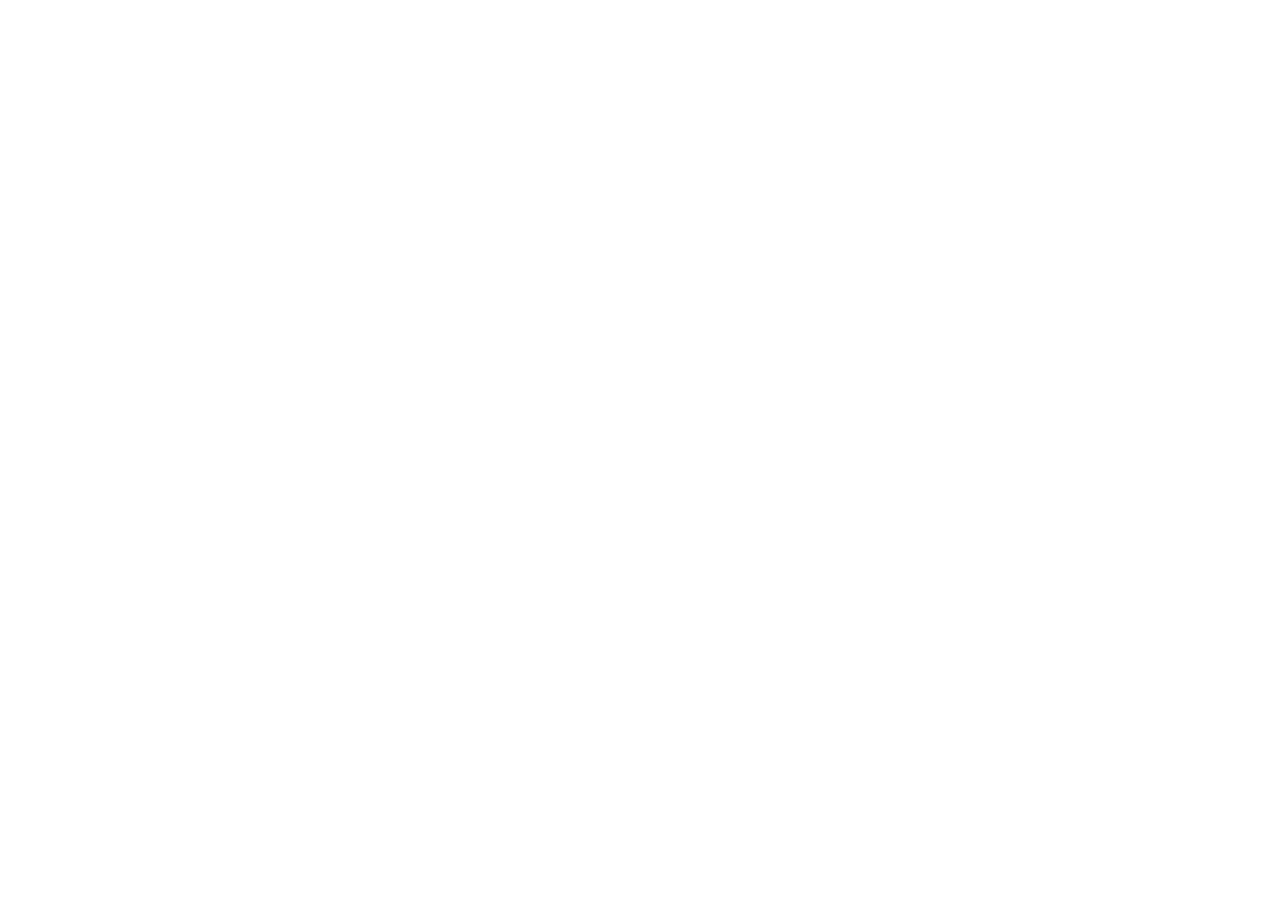
==== index.html @ 67901952 "Init : création du dépôt, arborescence des fichiers et structure HTML de base" ====
<!doctype html>
<html lang="fr">
  <head>
    <meta charset="UTF-8" />
    <meta name="viewport" content="width=device-width, initial-scale=1.0" />
    <title>AfriTalent — Accueil</title>
    <!-- Bootstrap 5 via CDN : feuille de style -->
    <link
      href="https://cdn.jsdelivr.net/npm/bootstrap@5.3.0/dist/css/bootstrap.min.css"
      rel="stylesheet"
    />
    <!-- Votre feuille de style personnelle -->
    <link rel="stylesheet" href="css/style.css" />
  </head>
  <body>
    <!-- Le contenu de la page sera ajoute ici -->
    <!-- Bootstrap 5 via CDN : script JavaScript -->
    <script src="https://cdn.jsdelivr.net/npm/bootstrap@5.3.0/dist/js/bootstrap.bundle.min.js"></script>
    <!-- Votre script JavaScript -->
    <script src="js/main.js"></script>
  </body>
</html>
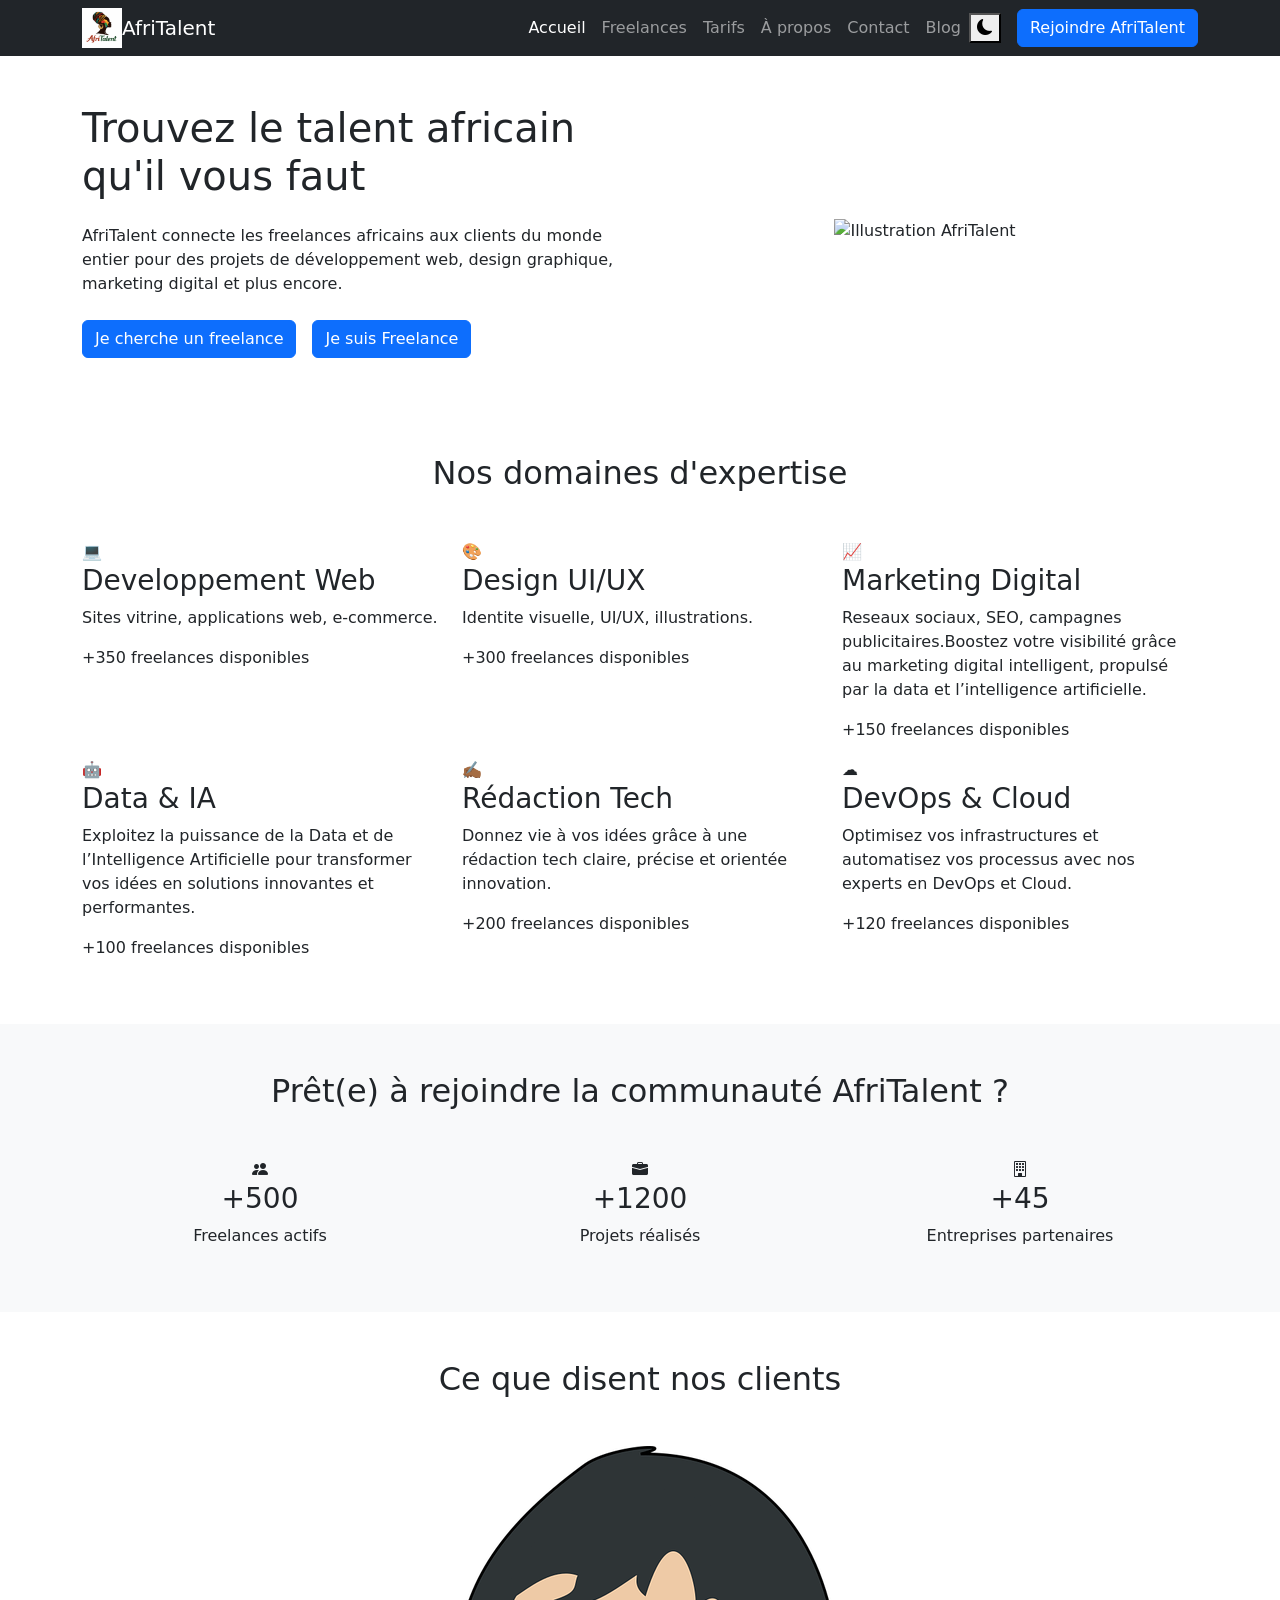
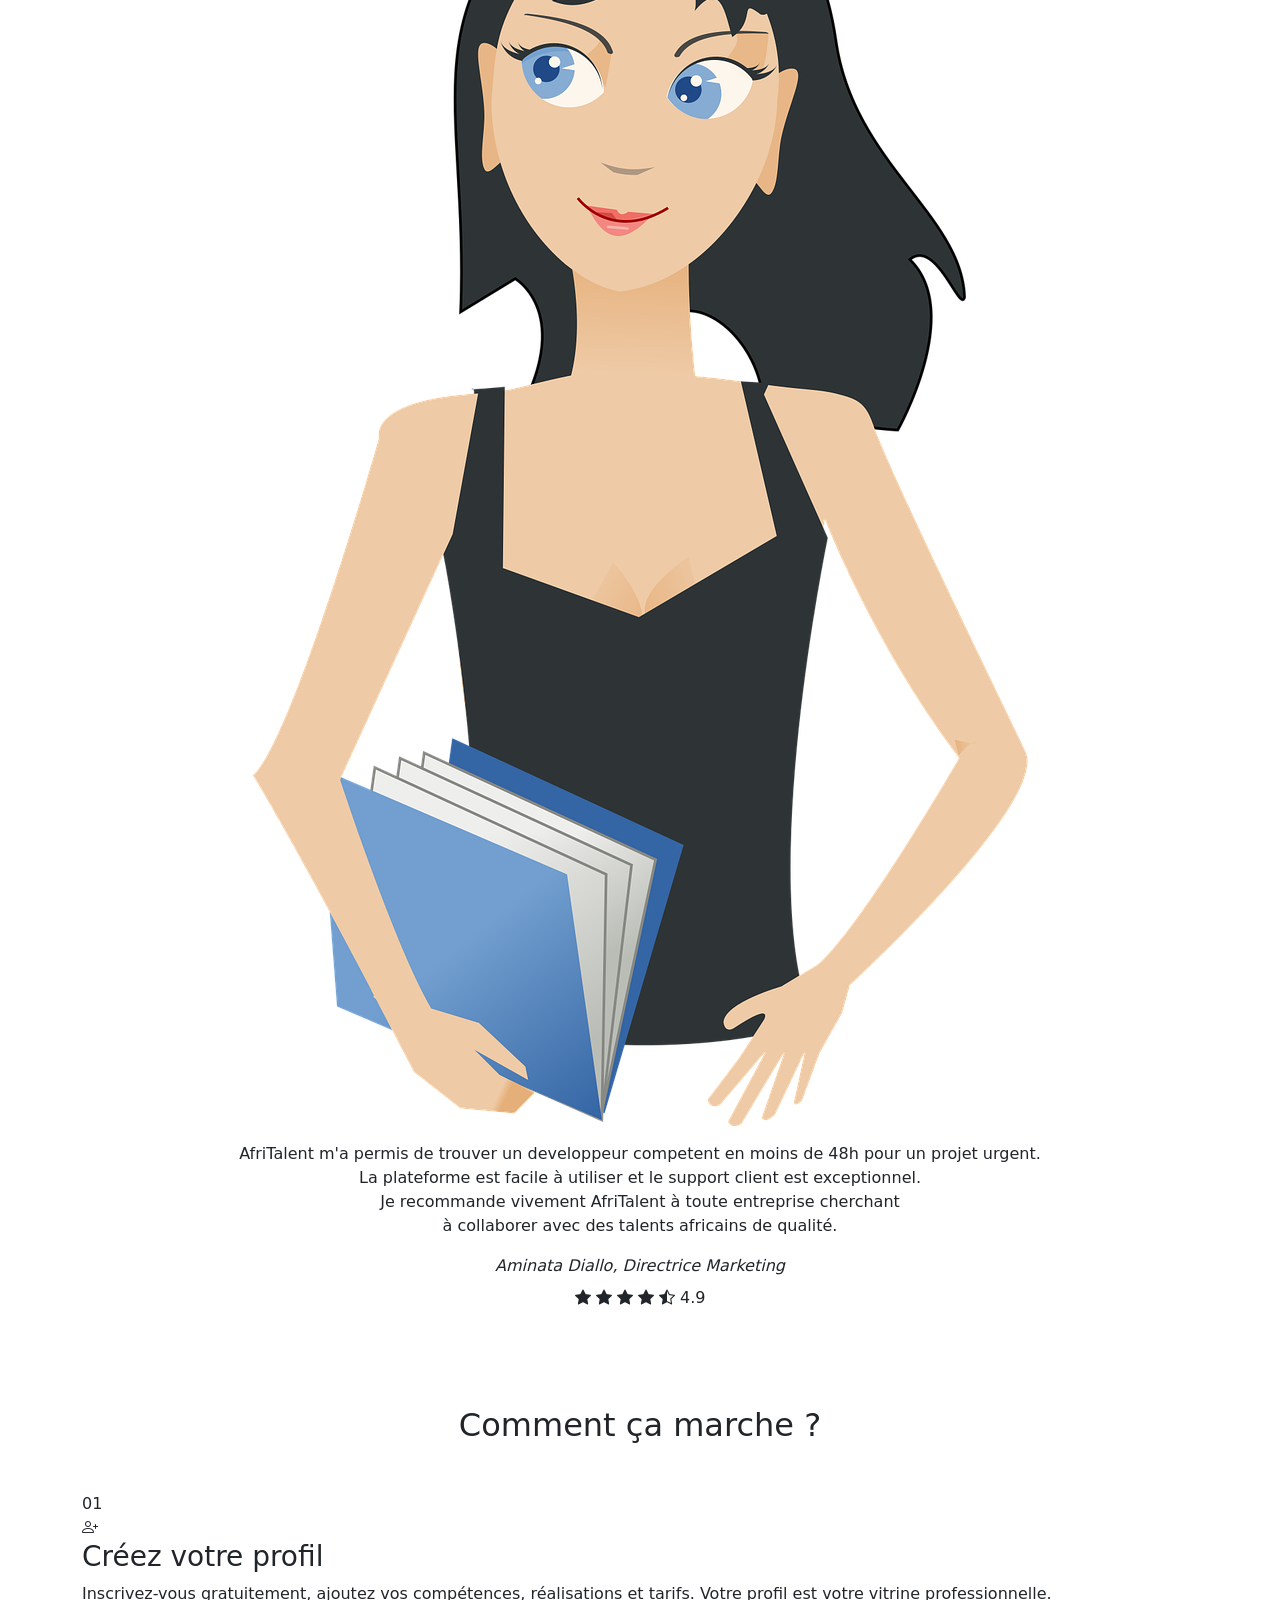
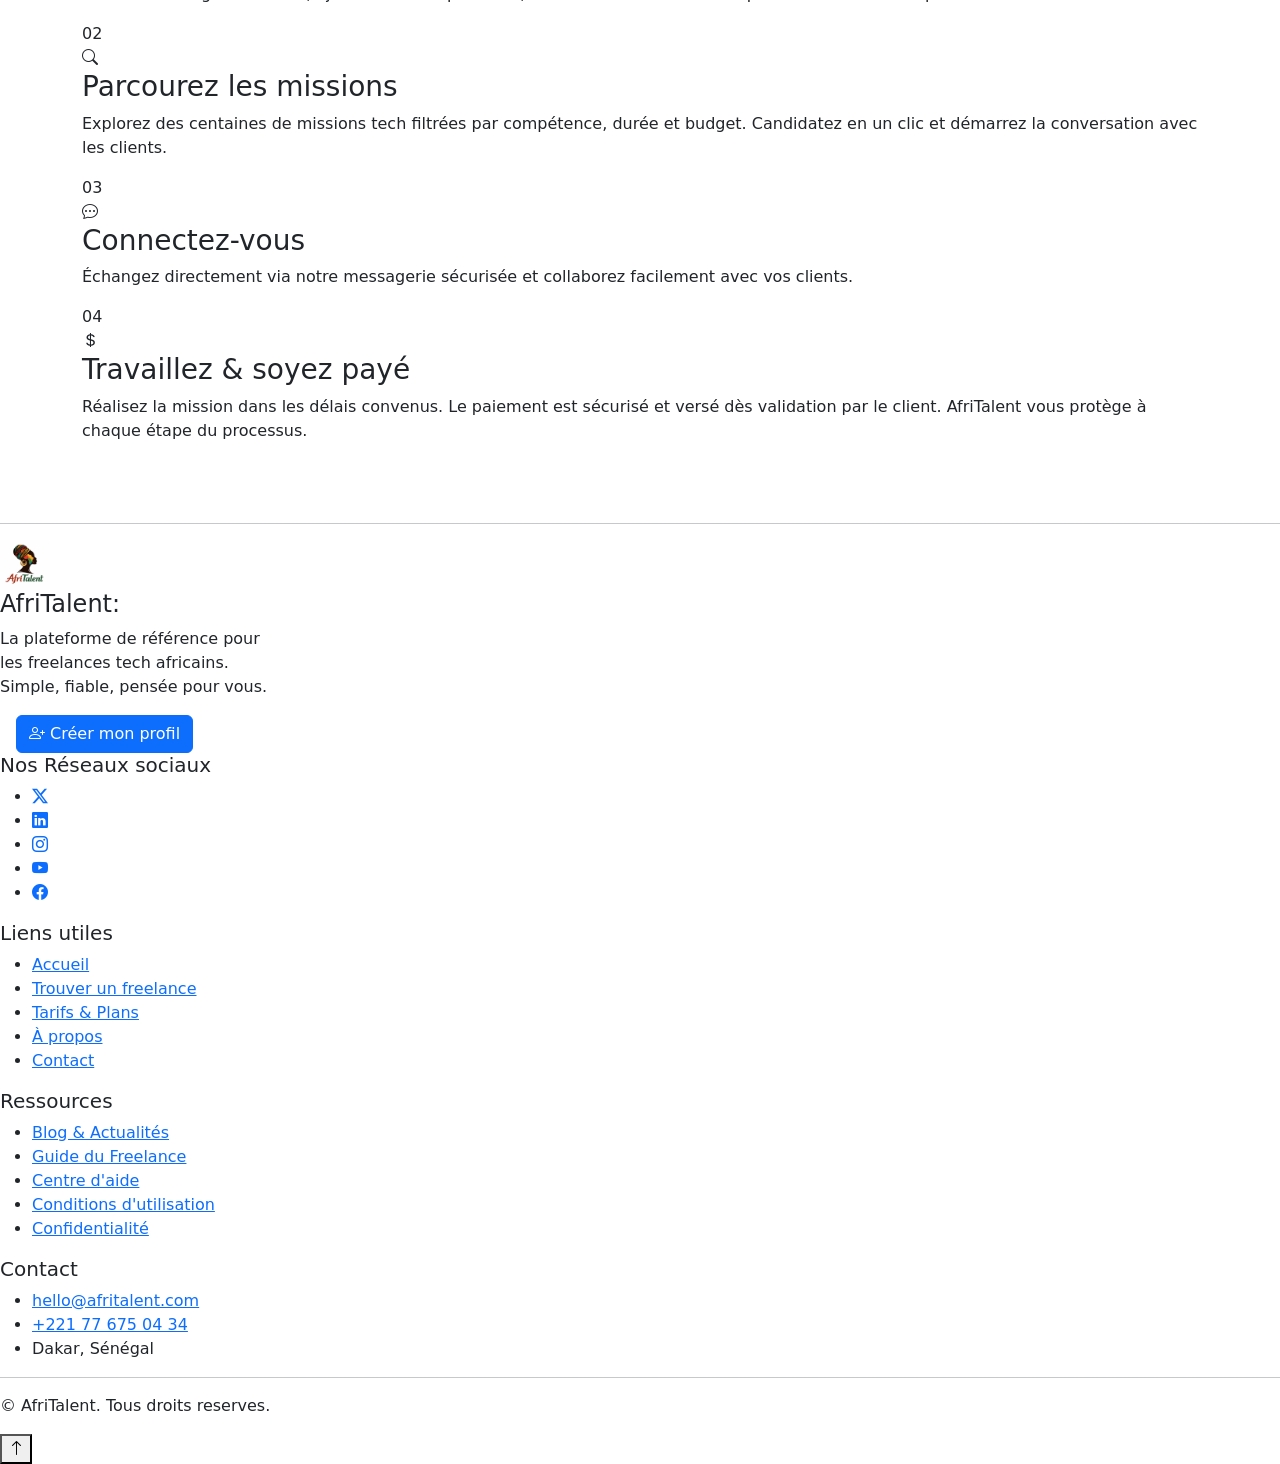
==== commit 9e9b87ef: "HTML : structure complète des 5 pages avec sections et contenu texte" ====
--- a/index.html
+++ b/index.html
@@ -9,14 +9,467 @@
       href="https://cdn.jsdelivr.net/npm/bootstrap@5.3.0/dist/css/bootstrap.min.css"
       rel="stylesheet"
     />
+    <link
+      href="https://cdn.jsdelivr.net/npm/bootstrap-icons@1.11.3/font/bootstrap-icons.min.css"
+      rel="stylesheet"
+    />
     <!-- Votre feuille de style personnelle -->
     <link rel="stylesheet" href="css/style.css" />
+    <link rel="icon" type="image/x-icon" href="./images/logo AfriTalent.png" />
   </head>
   <body>
     <!-- Le contenu de la page sera ajoute ici -->
+    <!-- Navigation Bootstrap commune a toutes les pages -->
+    <nav class="navbar navbar-expand-lg navbar-dark bg-dark">
+      <div class="container">
+        <img
+          src="./images/logo AfriTalent.png"
+          alt="logo AfriTalent"
+          height="40px"
+        />
+        <a class="navbar-brand" href="index.html">AfriTalent</a>
+        <button
+          class="navbar-toggler"
+          type="button"
+          data-bs-toggle="collapse"
+          data-bs-target="#navMenu"
+          aria-controls="navMenu"
+          aria-expanded="false"
+          aria-label="Toggle navigation"
+        >
+          <span class="navbar-toggler-icon"></span>
+        </button>
+        <div class="collapse navbar-collapse" id="navMenu">
+          <ul class="navbar-nav ms-auto">
+            <li class="nav-item">
+              <a class="nav-link active" href="index.html">Accueil</a>
+            </li>
+            <li class="nav-item">
+              <a class="nav-link" href="freelances.html">Freelances</a>
+            </li>
+            <li class="nav-item">
+              <a class="nav-link" href="tarifs.html">Tarifs</a>
+            </li>
+            <li class="nav-item">
+              <a class="nav-link" href="about.html">À propos</a>
+            </li>
+            <li class="nav-item">
+              <a class="nav-link" href="contact.html">Contact</a>
+            </li>
+            <li class="nav-item">
+              <a class="nav-link" href="blog.html">Blog</a>
+            </li>
+          </ul>
+          <button id="darkToggle" aria-label="Basculer le mode sombre">
+            <i class="bi bi-moon-fill" id="darkIcon"></i>
+          </button>
+          <a href="freelances.html" class="btn btn-primary ms-3"
+            >Rejoindre AfriTalent</a
+          >
+        </div>
+      </div>
+    </nav>
+    <!-- Contenu principal -->
+    <main>
+      <!-- Section Hero : accroche principale -->
+      <section id="hero">
+        <div class="container py-5">
+          <div class="row align-items-center">
+            <!-- Texte -->
+            <div class="col-lg-6 text-center text-lg-start">
+              <h1 class="fade-in-up mb-4">
+                Trouvez le talent africain qu'il vous faut
+              </h1>
+              <p class="mb-4">
+                AfriTalent connecte les freelances africains aux clients du
+                monde entier pour des projets de développement web, design
+                graphique, marketing digital et plus encore.
+              </p>
+              <div
+                class="d-flex flex-wrap gap-3 justify-content-center justify-content-lg-start"
+              >
+                <a href="freelances.html" class="btn btn-primary">
+                  Je cherche un freelance
+                </a>
+                <a href="freelances.html" class="btn btn-primary">
+                  Je suis Freelance
+                </a>
+              </div>
+            </div>
+            <div class="col-lg-6 text-center mt-5 mt-lg-0">
+              <img
+                src="./images/illustration.jpg"
+                alt="Illustration AfriTalent"
+                class="img-fluid hero-image"
+              />
+            </div>
+          </div>
+        </div>
+      </section>
+      <!-- Section Services -->
+      <section id="services">
+        <div class="container py-5">
+          <h2 class="text-center mb-5 fade-in-up">Nos domaines d'expertise</h2>
+          <div class="row">
+            <div class="col-md-4">
+              <span class="icon">💻</span>
+              <h3>Developpement Web</h3>
+              <p>Sites vitrine, applications web, e-commerce.</p>
+              <p class="category-count">+350 freelances disponibles</p>
+            </div>
+            <div class="col-md-4">
+              <span class="icon">🎨</span>
+              <h3>Design UI/UX</h3>
+              <p>Identite visuelle, UI/UX, illustrations.</p>
+              <p class="category-count">+300 freelances disponibles</p>
+            </div>
+            <div class="col-md-4">
+              <span class="icon">📈</span>
+              <h3>Marketing Digital</h3>
+              <p>
+                Reseaux sociaux, SEO, campagnes publicitaires.Boostez votre
+                visibilité grâce au marketing digital intelligent, propulsé par
+                la data et l’intelligence artificielle.
+              </p>
+              <p class="category-count">+150 freelances disponibles</p>
+            </div>
+            <div class="col-md-4">
+              <span class="icon">🤖</span>
+              <h3>Data &amp; IA</h3>
+              <p>
+                Exploitez la puissance de la Data et de l’Intelligence
+                Artificielle pour transformer vos idées en solutions innovantes
+                et performantes.
+              </p>
+              <p class="category-count">+100 freelances disponibles</p>
+            </div>
+            <div class="col-md-4">
+              <span class="icon">✍🏾</span>
+              <h3>Rédaction Tech</h3>
+              <p>
+                Donnez vie à vos idées grâce à une rédaction tech claire,
+                précise et orientée innovation.
+              </p>
+              <p class="category-count">+200 freelances disponibles</p>
+            </div>
+            <div class="col-md-4">
+              <span class="icon">☁️</span>
+              <h3>DevOps &amp; Cloud</h3>
+              <p>
+                Optimisez vos infrastructures et automatisez vos processus avec
+                nos experts en DevOps et Cloud.
+              </p>
+              <p class="category-count">+120 freelances disponibles</p>
+            </div>
+          </div>
+        </div>
+      </section>
+      <!-- Section Statistiques -->
+      <section id="statistiques" class="py-5 bg-light">
+        <div class="container">
+          <h2 class="text-center mb-5 fade-in-up">
+            Prêt(e) à rejoindre la communauté AfriTalent ?
+          </h2>
+          <div class="row text-center justify-content-center">
+            <div class="col-md-4">
+              <div class="bento-card bento-card--stat-sm fade-in-up">
+                <div class="bento-icon bento-icon--center">
+                  <i class="bi bi-people-fill"></i>
+                </div>
+                <h3 class="stat-number" data-target="500">+500</h3>
+                <p>Freelances actifs</p>
+              </div>
+            </div>
+
+            <div class="col-md-4">
+              <div class="bento-card bento-card--stat-sm fade-in-up">
+                <div class="bento-icon bento-icon--center">
+                  <i class="bi bi-briefcase-fill"></i>
+                </div>
+                <h3 class="stat-number" data-target="1200">+1200</h3>
+                <p>Projets réalisés</p>
+              </div>
+            </div>
+
+            <div class="col-md-4">
+              <div class="bento-card bento-card--stat-sm fade-in-up">
+                <div class="bento-icon bento-icon--center">
+                  <i class="bi bi-building"></i>
+                </div>
+                <h3 class="stat-number" data-target="45">+45</h3>
+                <p>Entreprises partenaires</p>
+              </div>
+            </div>
+          </div>
+        </div>
+      </section>
+      <!-- Section Témoignages -->
+      <section id="temoignages" class="py-5">
+        <div class="container">
+          <h2 class="text-center mb-5 fade-in-up">Ce que disent nos clients</h2>
+          <div
+            id="temoignageCarousel"
+            class="carousel slide carousel-fade"
+            data-bs-ride="carousel"
+          >
+            <!-- Contenu -->
+            <div class="carousel-inner">
+              <!-- Témoignage 1 -->
+              <div class="carousel-item active text-center">
+                <img src="./images/fille.png" alt="photo fatima seck" />
+
+                <blockquote class="q mt-3">
+                  AfriTalent m'a permis de trouver un developpeur competent en
+                  moins de 48h pour un projet urgent. <br />
+                  La plateforme est facile à utiliser et le support client est
+                  exceptionnel. <br />
+                  Je recommande vivement AfriTalent à toute entreprise cherchant
+                  <br />
+                  à collaborer avec des talents africains de qualité.
+                </blockquote>
+
+                <cite class="cite"> Aminata Diallo, Directrice Marketing </cite>
+
+                <div class="freelance-stars mt-2" aria-label="Note 4.9">
+                  <i class="bi bi-star-fill"></i>
+                  <i class="bi bi-star-fill"></i>
+                  <i class="bi bi-star-fill"></i>
+                  <i class="bi bi-star-fill"></i>
+                  <i class="bi bi-star-half"></i> 4.9
+                </div>
+              </div>
+
+              <!-- Témoignage 2 -->
+              <div class="carousel-item text-center">
+                <img src="./images/garçon.png" alt="photo Amara Touré" />
+
+                <blockquote class="q mt-3">
+                  AfriTalent a transformé ma façon de travailler.En moins d'un
+                  mois, <br />j'avais trois contrats signés avec des startups au
+                  Kenya et au Nigeria. <br />
+                  La plateforme est intuitive et le support réactif. <br />
+                </blockquote>
+
+                <cite class="cite">
+                  Amara Touré, Développeuse Front-End au Sénégal
+                </cite>
+
+                <div class="freelance-stars mt-2" aria-label="Note 5.0">
+                  <i class="bi bi-star-fill"></i>
+                  <i class="bi bi-star-fill"></i>
+                  <i class="bi bi-star-fill"></i>
+                  <i class="bi bi-star-fill"></i>
+                  <i class="bi bi-star-fill"></i> 5.0
+                </div>
+              </div>
+
+              <!-- Témoignage 3 -->
+              <div class="carousel-item text-center">
+                <img src="./images/goor.jpeg" alt="photo Cheikh Seck" />
+
+                <blockquote class="q mt-3">
+                  Grâce à AfriTalent, j'ai pu devenir à plein temps un
+                  freelance. <br />
+                  Les revenus sont réguliers, la communauté est bienveillante
+                  <br />et les outils sont vraiment pensés pour nous aider à
+                  réussir. <br />Je recommande vivement à tous les freelances
+                  africains <br />
+                  de rejoindre cette plateforme.
+                </blockquote>
+
+                <cite class="cite"> Cheikh Seck, Designer UI/UX au Ghana </cite>
+
+                <div class="freelance-stars mt-2" aria-label="Note 4.8">
+                  <i class="bi bi-star-fill"></i>
+                  <i class="bi bi-star-fill"></i>
+                  <i class="bi bi-star-fill"></i>
+                  <i class="bi bi-star-fill"></i>
+                  <i class="bi bi-star-half"></i> 4.8
+                </div>
+              </div>
+            </div>
+
+            <!-- Bouton précédent -->
+            <button
+              class="carousel-control-prev"
+              type="button"
+              data-bs-target="#temoignageCarousel"
+              data-bs-slide="prev"
+            >
+              <span class="carousel-control-prev-icon"></span>
+            </button>
+
+            <!-- Bouton suivant -->
+            <button
+              class="carousel-control-next"
+              type="button"
+              data-bs-target="#temoignageCarousel"
+              data-bs-slide="next"
+            >
+              <span class="carousel-control-next-icon"></span>
+            </button>
+          </div>
+        </div>
+      </section>
+      <!-- comment ça marche -->
+      <section id="comment-ca-marche" class="container py-5">
+        <h2 id="ccm-title" class="text-center mb-5 fade-in-up">
+          Comment ça marche ?
+        </h2>
+
+        <div class="bento-grid">
+          <!-- Carte 1 -->
+          <article class="bento-card card-wide">
+            <span class="step-number">01</span>
+
+            <div class="step-icon">
+              <i class="bi bi-person-plus"></i>
+            </div>
+
+            <h3>Créez votre profil</h3>
+
+            <p>
+              Inscrivez-vous gratuitement, ajoutez vos compétences, réalisations
+              et tarifs. Votre profil est votre vitrine professionnelle.
+            </p>
+          </article>
+
+          <!-- Carte 2 -->
+          <article class="bento-card">
+            <span class="step-number">02</span>
+
+            <div class="step-icon">
+              <i class="bi bi-search"></i>
+            </div>
+
+            <h3>Parcourez les missions</h3>
+
+            <p>
+              Explorez des centaines de missions tech filtrées par compétence,
+              durée et budget. Candidatez en un clic et démarrez la conversation
+              avec les clients.
+            </p>
+          </article>
+
+          <!-- Carte 3 -->
+          <article class="bento-card card-tall">
+            <span class="step-number">03</span>
+
+            <div class="step-icon">
+              <i class="bi bi-chat-dots"></i>
+            </div>
+
+            <h3>Connectez-vous</h3>
+
+            <p>
+              Échangez directement via notre messagerie sécurisée et collaborez
+              facilement avec vos clients.
+            </p>
+          </article>
+
+          <!-- Carte 4 -->
+          <article class="bento-card card-wide">
+            <span class="step-number">04</span>
+
+            <div class="step-icon">
+              <i class="bi bi-currency-dollar"></i>
+            </div>
+
+            <h3>Travaillez &amp; soyez payé</h3>
+
+            <p>
+              Réalisez la mission dans les délais convenus. Le paiement est
+              sécurisé et versé dès validation par le client. AfriTalent vous
+              protège à chaque étape du processus.
+            </p>
+          </article>
+        </div>
+      </section>
+    </main>
+    <hr />
+    <!-- Pied de page -->
+    <footer class="footer">
+      <div class="footer-brand">
+        <img src="./images/logo AfriTalent.png" width="50px" alt="logo" />
+        <h4>AfriTalent:</h4>
+        <p>
+          La plateforme de référence pour <br />les freelances tech africains.
+          <br />
+          Simple, fiable, pensée pour vous.
+        </p>
+        <a href="freelances.html" class="btn btn-primary ms-3"
+          ><i class="bi bi-person-plus"></i> Créer mon profil</a
+        >
+      </div>
+      <div class="social-icons">
+        <h5 class="m">Nos Réseaux sociaux</h5>
+        <ul>
+          <li>
+            <a href="#" class="social-icon" aria-label="Twitter"
+              ><i class="bi bi-twitter-x"></i
+            ></a>
+          </li>
+          <li>
+            <a href="#" class="social-icon" aria-label="LinkedIn"
+              ><i class="bi bi-linkedin"></i
+            ></a>
+          </li>
+          <li>
+            <a href="#" class="social-icon" aria-label="Instagram"
+              ><i class="bi bi-instagram"></i
+            ></a>
+          </li>
+          <li>
+            <a href="#" class="social-icon" aria-label="YouTube"
+              ><i class="bi bi-youtube"></i
+            ></a>
+          </li>
+          <li>
+            <a href="#" class="social-icon" aria-label="Facebook"
+              ><i class="bi bi-facebook"></i
+            ></a>
+          </li>
+        </ul>
+      </div>
+      <div>
+        <h5>Liens utiles</h5>
+        <ul>
+          <li><a href="index.html">Accueil</a></li>
+          <li><a href="freelances.html">Trouver un freelance</a></li>
+          <li><a href="tarifs.html">Tarifs &amp; Plans</a></li>
+          <li><a href="about.html">À propos</a></li>
+          <li><a href="contact.html">Contact</a></li>
+        </ul>
+      </div>
+      <div>
+        <h5>Ressources</h5>
+        <ul>
+          <li><a href="#">Blog &amp; Actualités</a></li>
+          <li><a href="#">Guide du Freelance</a></li>
+          <li><a href="#">Centre d'aide</a></li>
+          <li><a href="#">Conditions d'utilisation</a></li>
+          <li><a href="#">Confidentialité</a></li>
+        </ul>
+      </div>
+      <div>
+        <h5>Contact</h5>
+        <ul>
+          <li>
+            <a href="mailto:hello@afritalent.com">hello@afritalent.com</a>
+          </li>
+          <li><a href="tel:+221776750434">+221 77 675 04 34</a></li>
+          <li><span>Dakar, Sénégal</span></li>
+        </ul>
+      </div>
+    </footer>
+    <hr />
+    <p>&copy; <span id="year"></span> AfriTalent. Tous droits reserves.</p>
     <!-- Bootstrap 5 via CDN : script JavaScript -->
     <script src="https://cdn.jsdelivr.net/npm/bootstrap@5.3.0/dist/js/bootstrap.bundle.min.js"></script>
     <!-- Votre script JavaScript -->
+    <button id="backToTop" title="Retour en haut">
+      <i class="bi bi-arrow-up"></i>
+    </button>
     <script src="js/main.js"></script>
   </body>
 </html>
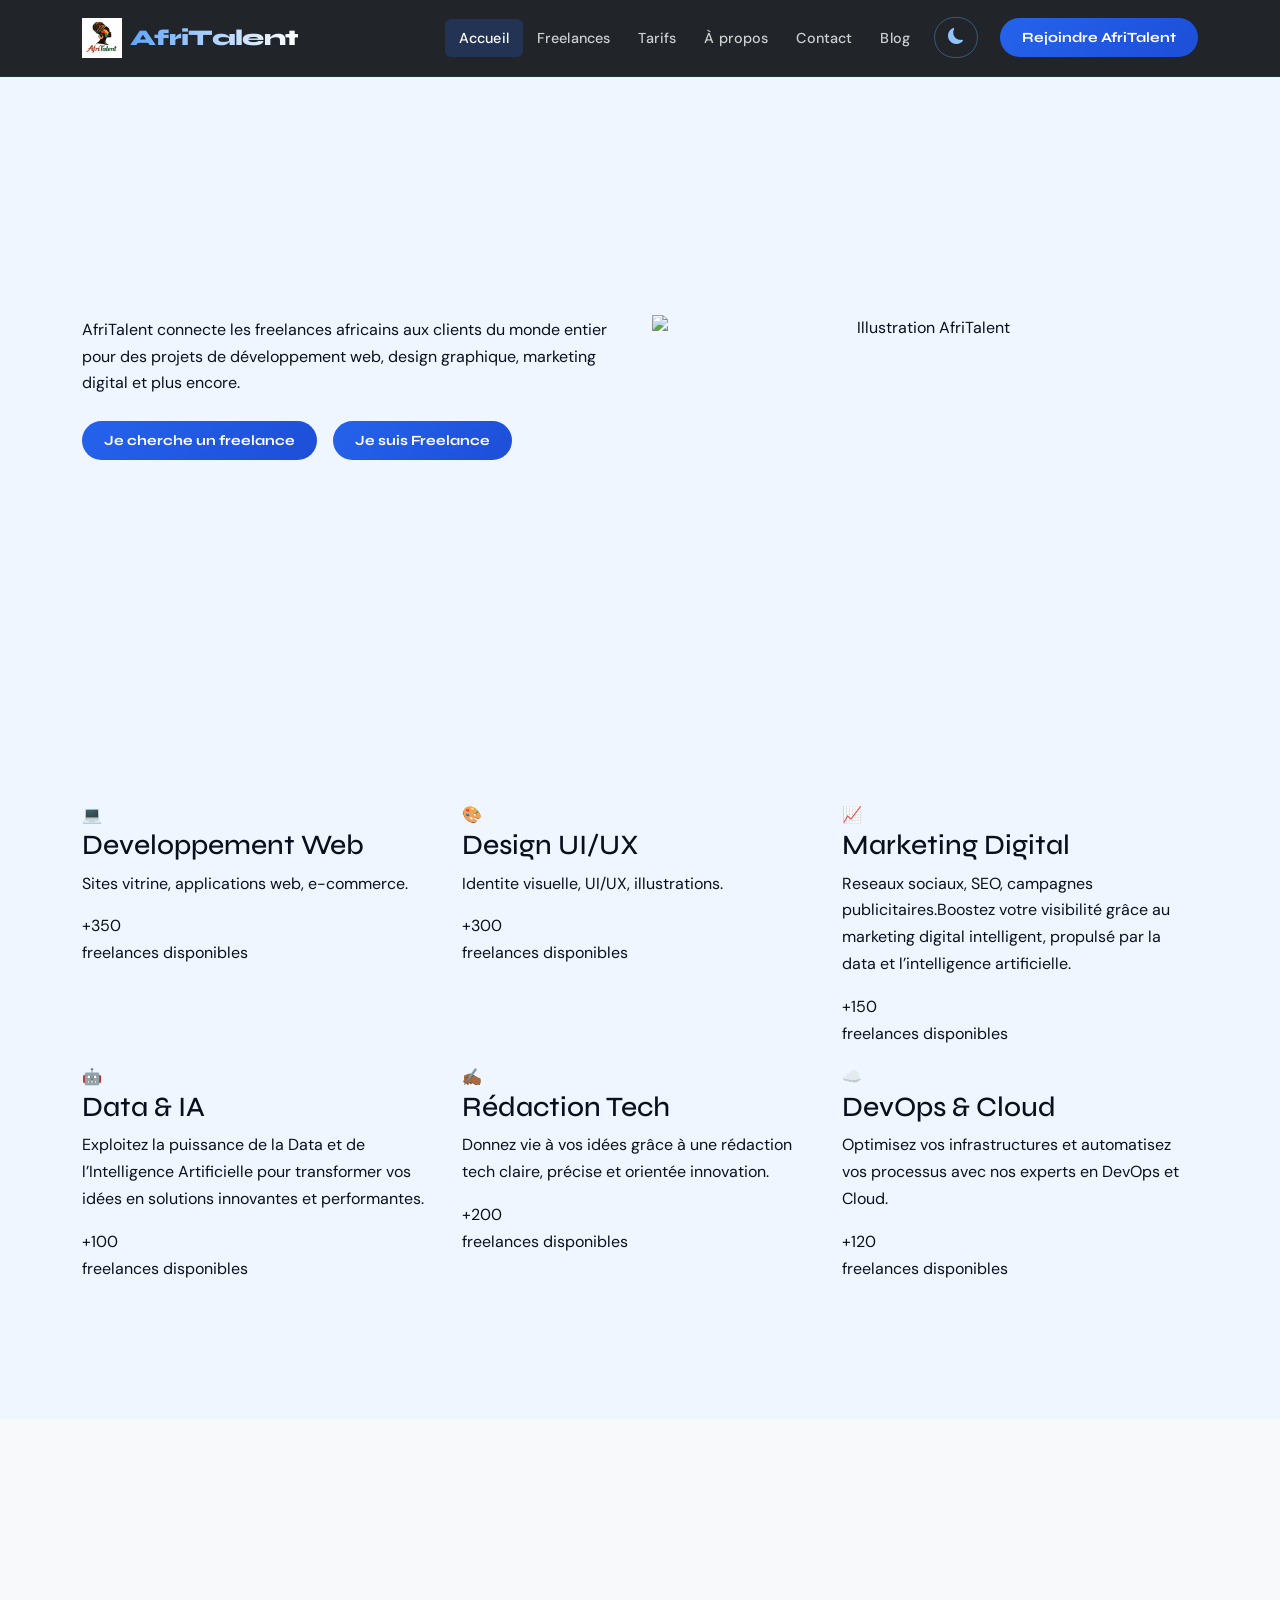
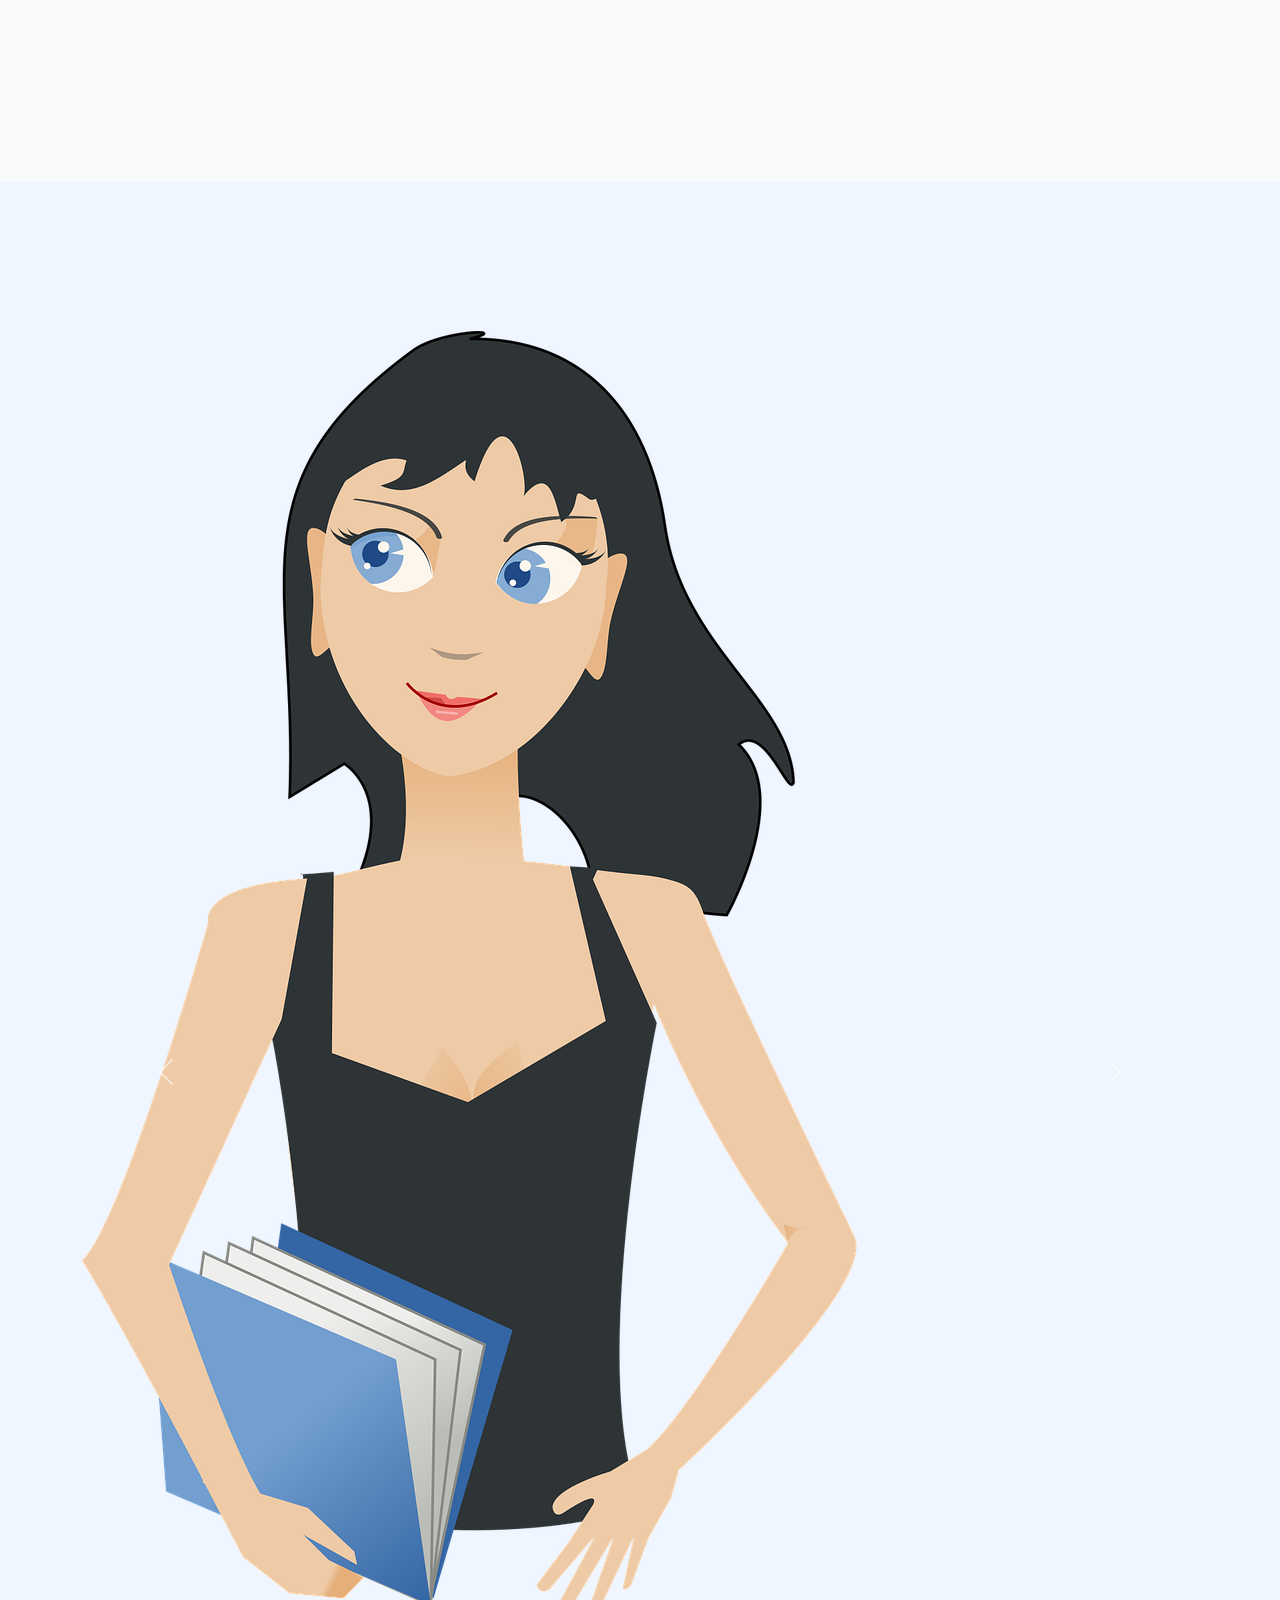
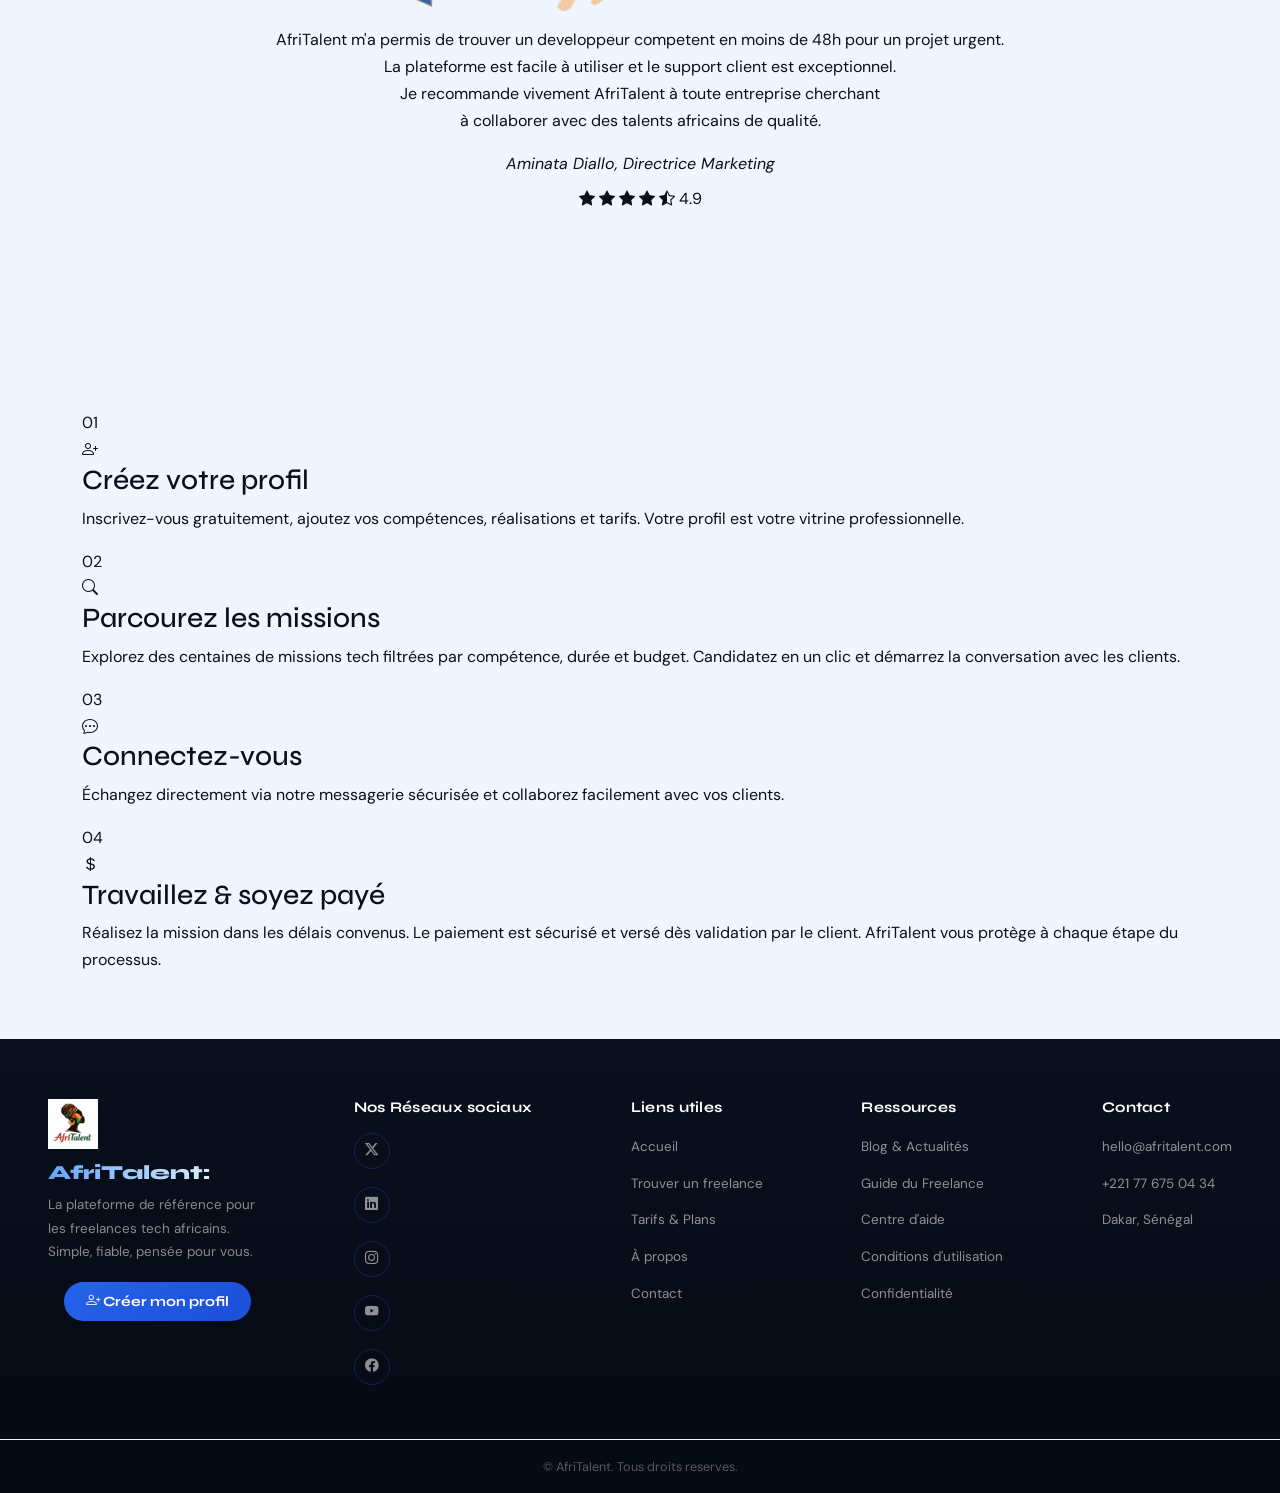
==== commit d9309002: "CSS : variables, typographie, layout général et styles de base" ====
--- a/index.html
+++ b/index.html
@@ -115,13 +115,15 @@
               <span class="icon">💻</span>
               <h3>Developpement Web</h3>
               <p>Sites vitrine, applications web, e-commerce.</p>
-              <p class="category-count">+350 freelances disponibles</p>
+              <span class="counter m" data-target="350">+350</span>
+              <p class="category-count">freelances disponibles</p>
             </div>
             <div class="col-md-4">
               <span class="icon">🎨</span>
               <h3>Design UI/UX</h3>
               <p>Identite visuelle, UI/UX, illustrations.</p>
-              <p class="category-count">+300 freelances disponibles</p>
+              <span class="counter m" data-target="300">+300</span>
+              <p class="category-count">freelances disponibles</p>
             </div>
             <div class="col-md-4">
               <span class="icon">📈</span>
@@ -131,7 +133,8 @@
                 visibilité grâce au marketing digital intelligent, propulsé par
                 la data et l’intelligence artificielle.
               </p>
-              <p class="category-count">+150 freelances disponibles</p>
+              <span class="counter m" data-target="150">+150</span>
+              <p class="category-count">freelances disponibles</p>
             </div>
             <div class="col-md-4">
               <span class="icon">🤖</span>
@@ -141,7 +144,8 @@
                 Artificielle pour transformer vos idées en solutions innovantes
                 et performantes.
               </p>
-              <p class="category-count">+100 freelances disponibles</p>
+              <span class="counter m" data-target="100">+100</span>
+              <p class="category-count">freelances disponibles</p>
             </div>
             <div class="col-md-4">
               <span class="icon">✍🏾</span>
@@ -150,7 +154,8 @@
                 Donnez vie à vos idées grâce à une rédaction tech claire,
                 précise et orientée innovation.
               </p>
-              <p class="category-count">+200 freelances disponibles</p>
+              <span class="counter m" data-target="200">+200</span>
+              <p class="category-count">freelances disponibles</p>
             </div>
             <div class="col-md-4">
               <span class="icon">☁️</span>
@@ -159,7 +164,8 @@
                 Optimisez vos infrastructures et automatisez vos processus avec
                 nos experts en DevOps et Cloud.
               </p>
-              <p class="category-count">+120 freelances disponibles</p>
+              <span class="counter m" data-target="120">+120</span>
+              <p class="category-count">freelances disponibles</p>
             </div>
           </div>
         </div>
@@ -167,7 +173,7 @@
       <!-- Section Statistiques -->
       <section id="statistiques" class="py-5 bg-light">
         <div class="container">
-          <h2 class="text-center mb-5 fade-in-up">
+          <h2 class="fade-in-up text-center mb-5">
             Prêt(e) à rejoindre la communauté AfriTalent ?
           </h2>
           <div class="row text-center justify-content-center">
@@ -176,7 +182,7 @@
                 <div class="bento-icon bento-icon--center">
                   <i class="bi bi-people-fill"></i>
                 </div>
-                <h3 class="stat-number" data-target="500">+500</h3>
+                <h3 class="counter" data-target="500">+500</h3>
                 <p>Freelances actifs</p>
               </div>
             </div>
@@ -186,7 +192,7 @@
                 <div class="bento-icon bento-icon--center">
                   <i class="bi bi-briefcase-fill"></i>
                 </div>
-                <h3 class="stat-number" data-target="1200">+1200</h3>
+                <h3 class="counter" data-target="1200">+1200</h3>
                 <p>Projets réalisés</p>
               </div>
             </div>
@@ -196,7 +202,7 @@
                 <div class="bento-icon bento-icon--center">
                   <i class="bi bi-building"></i>
                 </div>
-                <h3 class="stat-number" data-target="45">+45</h3>
+                <h3 class="counter" data-target="45">+45</h3>
                 <p>Entreprises partenaires</p>
               </div>
             </div>
@@ -352,7 +358,7 @@
           </article>
 
           <!-- Carte 3 -->
-          <article class="bento-card card-tall">
+          <article class="bento-card">
             <span class="step-number">03</span>
 
             <div class="step-icon">
--- a/css/style.css
+++ b/css/style.css
@@ -0,0 +1,415 @@
+/* commit 3 */
+/* importation google fonts */
+@import url("https://fonts.googleapis.com/css2?family=Syne:wght@400;600;700;800&family=DM+Sans:ital,wght@0,300;0,400;0,500;1,300&display=swap");
+/*Variables CSS (6 obligatoires)*/
+:root {
+  --color-primary: #2563eb;
+  --color-secondary: #0a0f1e;
+  --color-accent: #60a5fa;
+  --color-success: #10b981;
+  --color-danger: #ef4444;
+
+  --bg-body: #f0f6ff;
+  --bg-card: #ffffff;
+  --bg-input: #ffffff;
+  --text-main: #0a0f1e;
+  --text-muted: #5b6987;
+  --border-col: #dbeafe;
+
+  --font-display: "Syne", sans-serif;
+  --font-body: "DM Sans", sans-serif;
+
+  --radius-sm: 6px;
+  --radius-md: 12px;
+  --radius-lg: 20px;
+  --radius-xl: 50px;
+
+  --shadow-sm: 0 2px 8px rgba(37, 99, 235, 0.08);
+  --shadow-card: 0 4px 24px rgba(37, 99, 235, 0.1);
+  --shadow-hover: 0 12px 40px rgba(37, 99, 235, 0.22);
+  --shadow-glow: 0 0 30px rgba(37, 99, 235, 0.35);
+  --transition: 0.28s cubic-bezier(0.4, 0, 0.2, 1);
+}
+
+/* Thème sombre */
+[data-theme="dark"] {
+  --bg-body: #060b18;
+  --bg-card: #0d1426;
+  --bg-input: #111827;
+  --text-main: #e8f0ff;
+  --text-muted: #7b92c0;
+  --border-col: #1e3054;
+}
+
+[data-theme="dark"] .navbar {
+  background: rgba(6, 11, 24, 0.96) !important;
+  border-bottom: 1px solid #1e3054;
+}
+
+[data-theme="dark"] footer.footer {
+  background: linear-gradient(180deg, #060b18 0%, #030710 100%);
+}
+
+[data-theme="dark"] body > p:last-of-type,
+[data-theme="dark"] body > hr + p {
+  background: #030710;
+  color: rgba(255, 255, 255, 0.28);
+}
+
+[data-theme="dark"] .card-header {
+  background: linear-gradient(135deg, #060b18 0%, #0d1426 100%);
+}
+
+/* Reset */
+*,
+*::before,
+*::after {
+  box-sizing: border-box;
+  margin: 0;
+  padding: 0;
+}
+/* styles de base */
+html {
+  scroll-behavior: smooth;
+}
+
+body {
+  font-family: var(--font-body);
+  background-color: var(--bg-body);
+  color: var(--text-main);
+  overflow-x: hidden;
+  line-height: 1.68;
+}
+
+h1,
+h2,
+h3,
+h4,
+h5,
+h6 {
+  font-family: var(--font-display);
+  color: var(--text-main);
+  line-height: 1.2;
+}
+
+a {
+  color: inherit;
+  text-decoration: none;
+}
+img {
+  max-width: 100%;
+  display: block;
+}
+ul {
+  list-style: none;
+  padding: 0;
+  margin: 0;
+}
+section {
+  padding: 72px 0;
+}
+hr {
+  border-color: var(--border-col);
+  margin: 0;
+}
+
+/* Navbar */
+.navbar {
+  background: rgba(10, 15, 30, 0.92);
+  backdrop-filter: blur(18px);
+  -webkit-backdrop-filter: blur(18px);
+  border-bottom: 1px solid rgba(37, 99, 235, 0.18);
+  padding: 14px 0;
+  position: sticky;
+  top: 0;
+  z-index: 1000;
+}
+
+.navbar.scrolled {
+  padding: 8px 0;
+  box-shadow: 0 4px 32px rgba(37, 99, 235, 0.3);
+  border-bottom-color: rgba(37, 99, 235, 0.35);
+}
+
+.navbar-brand {
+  font-family: var(--font-display);
+  font-weight: 800;
+  font-size: 1.4rem;
+  letter-spacing: -0.03em;
+  background: linear-gradient(90deg, #60a5fa 0%, #ffffff 100%);
+  -webkit-background-clip: text;
+  -webkit-text-fill-color: transparent;
+  background-clip: text;
+  margin-left: 8px;
+}
+
+.navbar-nav .nav-link {
+  font-family: var(--font-body);
+  font-weight: 500;
+  font-size: 0.9rem;
+  letter-spacing: 0.01em;
+  padding: 7px 14px !important;
+  border-radius: var(--radius-sm);
+  color: rgba(255, 255, 255, 0.78) !important;
+}
+
+.navbar-nav .nav-link:hover,
+.navbar-nav .nav-link.active {
+  color: #fff !important;
+  background-color: rgba(37, 99, 235, 0.22);
+}
+
+.btn.btn-primary {
+  background: linear-gradient(135deg, var(--color-primary) 0%, #1d4ed8 100%);
+  border: none;
+  border-radius: var(--radius-xl);
+  font-family: var(--font-display);
+  font-weight: 700;
+  font-size: 0.88rem;
+  padding: 9px 22px;
+  color: #fff;
+}
+.btn.btn-primary:hover {
+  transform: translateY(-2px);
+  box-shadow: var(--shadow-glow);
+  color: #fff;
+}
+
+.btn.btn-outline-light {
+  border: 1.5px solid rgba(255, 255, 255, 0.45);
+  border-radius: var(--radius-xl);
+  font-family: var(--font-display);
+  font-weight: 700;
+  font-size: 0.88rem;
+  color: #fff;
+  padding: 9px 22px;
+  background: transparent;
+}
+.btn.btn-outline-light:hover {
+  background: rgba(255, 255, 255, 0.1);
+  border-color: rgba(255, 255, 255, 0.8);
+  color: #fff;
+}
+
+#darkToggle {
+  background: none;
+  border: 1.5px solid rgba(96, 165, 250, 0.4);
+  border-radius: var(--radius-xl);
+  padding: 6px 13px;
+  cursor: pointer;
+  color: #93c5fd;
+  font-size: 1rem;
+  margin-left: 10px;
+  margin-right: 6px;
+}
+#darkToggle:hover {
+  border-color: var(--color-accent);
+  background: rgba(37, 99, 235, 0.18);
+  color: #fff;
+}
+
+/* Titres et boutons */
+h2.text-center {
+  font-size: clamp(1.8rem, 4vw, 2.8rem);
+  font-weight: 800;
+  color: var(--text-main);
+  letter-spacing: -0.02em;
+}
+
+#hero h1,
+.hero h1,
+.hero h2,
+.hero p,
+#statistiques h2 {
+  color: #fff;
+}
+
+.section-title {
+  font-size: clamp(1.6rem, 3.5vw, 2.2rem);
+  font-weight: 800;
+  letter-spacing: -0.02em;
+  color: var(--text-main);
+}
+.section-label {
+  font-family: var(--font-display);
+  font-size: 0.7rem;
+  font-weight: 700;
+  letter-spacing: 0.16em;
+  text-transform: uppercase;
+  color: var(--color-primary);
+  margin-bottom: 10px;
+  display: block;
+}
+.page-hero-sub {
+  font-size: 1rem;
+  color: var(--text-muted);
+  margin-bottom: 20px;
+  line-height: 1.75;
+}
+.page-hero-sub strong {
+  color: var(--color-primary);
+}
+
+.btn-primary-at {
+  display: inline-flex;
+  align-items: center;
+  gap: 8px;
+  background: linear-gradient(135deg, var(--color-primary) 0%, #1d4ed8 100%);
+  color: #fff;
+  border: none;
+  border-radius: var(--radius-xl);
+  padding: 11px 22px;
+  font-family: var(--font-display);
+  font-weight: 700;
+  font-size: 0.88rem;
+  cursor: pointer;
+  text-decoration: none;
+}
+.btn-primary-at:hover {
+  transform: translateY(-3px);
+  box-shadow: var(--shadow-glow);
+  color: #fff;
+}
+.btn-primary-at--full {
+  width: 100%;
+  justify-content: center;
+  font-size: 0.84rem;
+  padding: 10px 14px;
+}
+.btn-primary-at--submit {
+  width: 100%;
+  justify-content: center;
+  padding: 14px;
+  font-size: 1rem;
+}
+
+/* Footer */
+footer.footer {
+  background: linear-gradient(180deg, var(--color-secondary) 0%, #050a14 100%);
+  color: rgba(255, 255, 255, 0.65);
+  display: flex;
+  flex-wrap: wrap;
+  gap: 40px;
+  justify-content: space-between;
+  padding: 60px 48px 44px;
+}
+
+.footer-brand {
+  max-width: 240px;
+}
+.footer-brand img {
+  margin-bottom: 12px;
+}
+.footer-brand h4 {
+  font-family: var(--font-display);
+  font-weight: 800;
+  font-size: 1.25rem;
+  background: linear-gradient(90deg, #60a5fa 0%, #ffffff 100%);
+  -webkit-background-clip: text;
+  -webkit-text-fill-color: transparent;
+  background-clip: text;
+  margin-bottom: 8px;
+}
+.footer-brand p {
+  font-size: 0.84rem;
+  color: rgba(255, 255, 255, 0.52);
+  line-height: 1.75;
+  margin-bottom: 18px;
+}
+
+footer.footer h5 {
+  font-family: var(--font-display);
+  font-weight: 700;
+  font-size: 0.92rem;
+  color: #fff;
+  margin-bottom: 16px;
+  letter-spacing: 0.02em;
+}
+footer.footer ul li {
+  margin-bottom: 10px;
+}
+footer.footer ul li a,
+footer.footer ul li span {
+  color: rgba(255, 255, 255, 0.55);
+  font-size: 0.84rem;
+}
+
+footer.footer ul li a:hover {
+  color: var(--color-accent);
+}
+
+.social-icons ul {
+  display: flex;
+  flex-direction: column;
+  gap: 8px;
+}
+.social-icon {
+  display: inline-flex;
+  align-items: center;
+  justify-content: center;
+  width: 36px;
+  height: 36px;
+  border-radius: 50%;
+  border: 1px solid rgba(37, 99, 235, 0.28);
+  color: rgba(255, 255, 255, 0.65);
+  font-size: 0.92rem;
+}
+.social-icon:hover {
+  background: var(--color-primary);
+  border-color: var(--color-primary);
+  color: #fff !important;
+  box-shadow: var(--shadow-glow);
+}
+
+body > p:last-of-type,
+body > hr + p {
+  text-align: center;
+  font-size: 0.79rem;
+  color: rgba(255, 255, 255, 0.32);
+  background: #050a14;
+  padding: 16px;
+  margin: 0;
+}
+
+/* Animations et bouton retour en haut */
+.fade-in-up {
+  opacity: 0;
+  transform: translateY(24px);
+  transition:
+    opacity 0.65s ease,
+    transform 0.65s ease;
+}
+.fade-in-up.visible {
+  opacity: 1;
+  transform: translateY(0);
+}
+
+#backToTop {
+  position: fixed;
+  bottom: 28px;
+  right: 28px;
+  width: 46px;
+  height: 46px;
+  background: linear-gradient(135deg, var(--color-primary), #1d4ed8);
+  color: #fff;
+  border: none;
+  border-radius: 50%;
+  font-size: 1.1rem;
+  cursor: pointer;
+  display: flex;
+  align-items: center;
+  justify-content: center;
+  box-shadow: var(--shadow-glow);
+  opacity: 0;
+  transform: translateY(14px);
+  z-index: 999;
+}
+#backToTop.visible {
+  opacity: 1;
+  transform: translateY(0);
+}
+
+.section-bg-card {
+  background-color: var(--bg-card);
+  padding: 72px 0;
+}
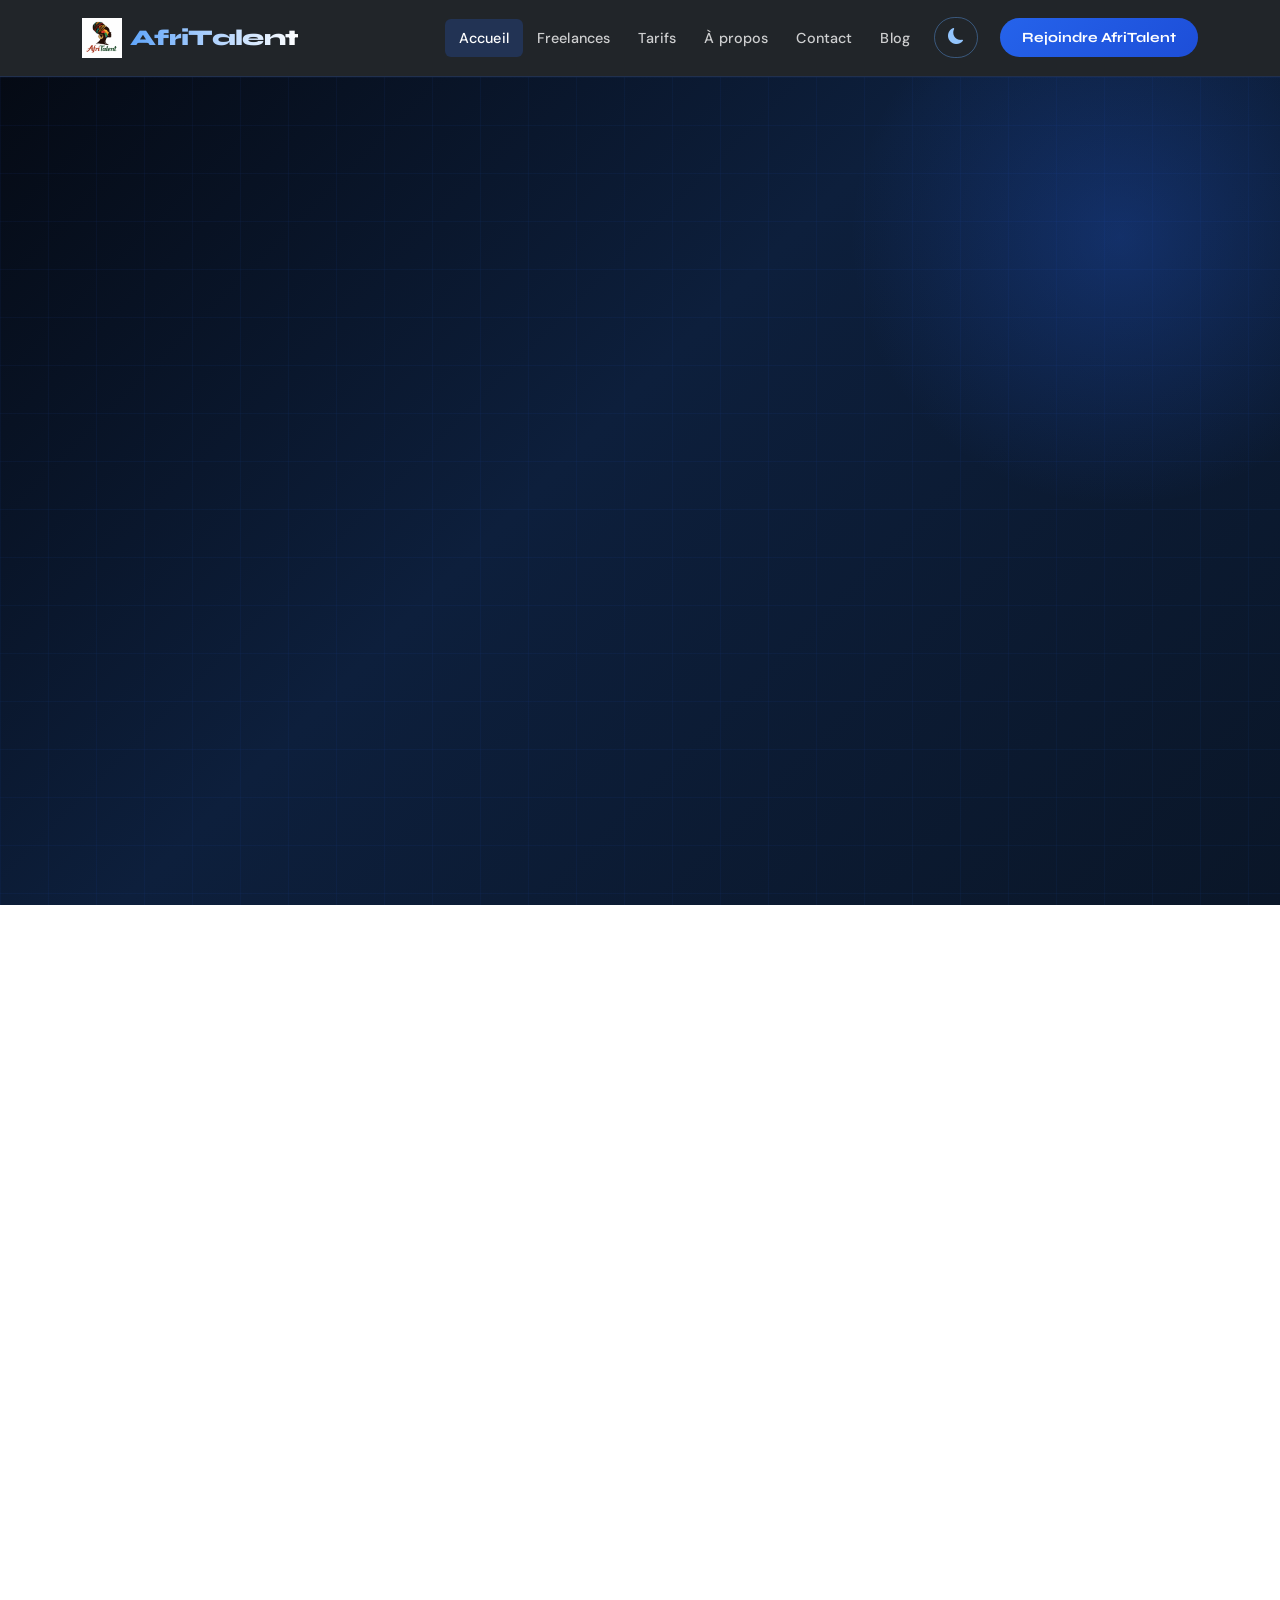
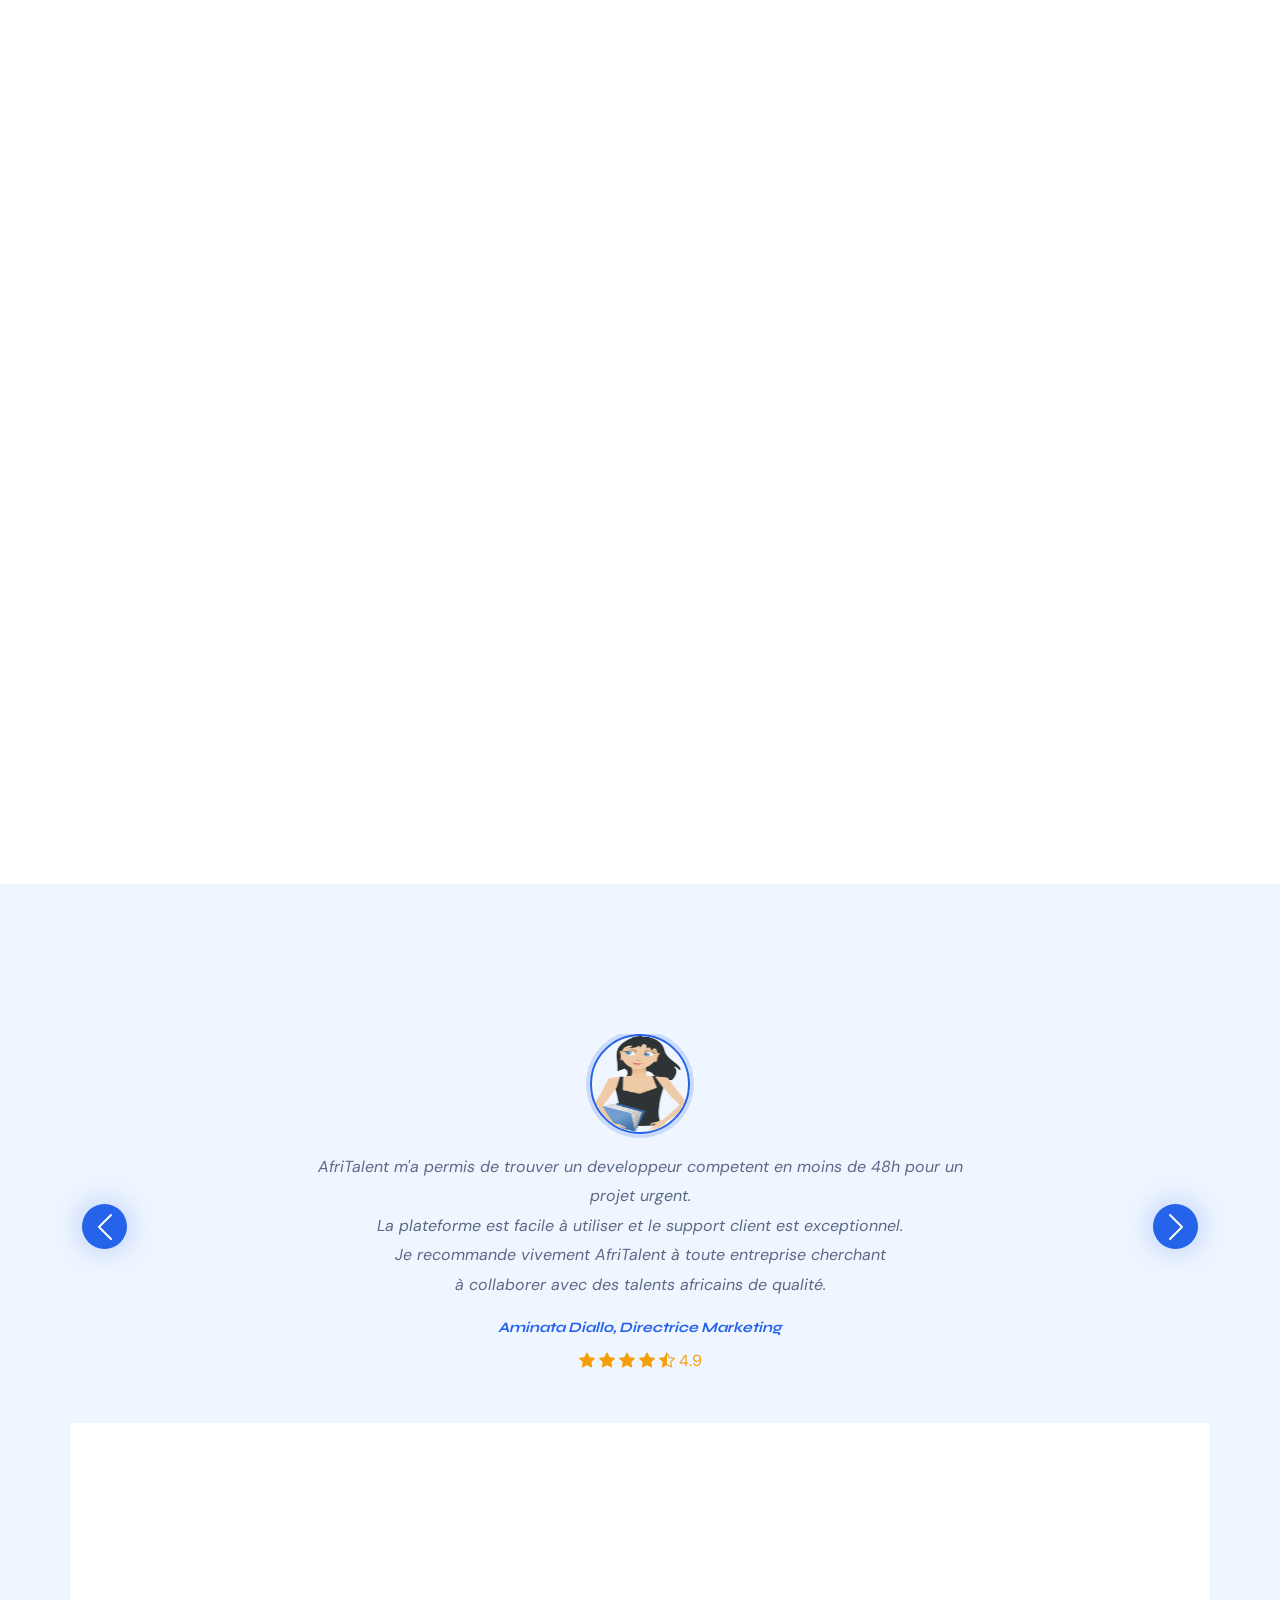
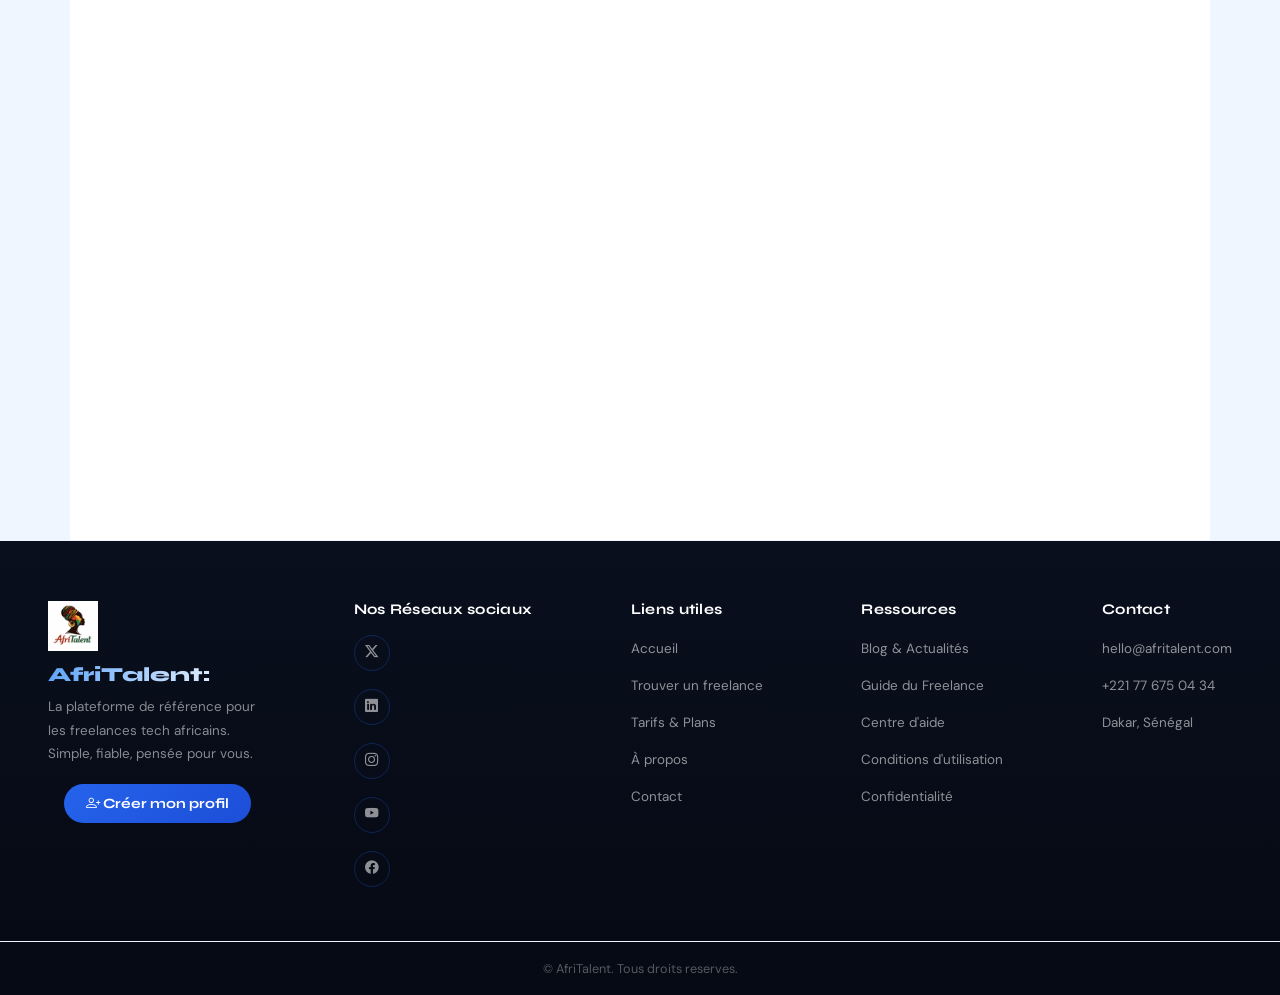
==== commit 416da6ba: "JS : dark mode avec localStorage, navbar dynamique au scroll" ====
--- a/index.html
+++ b/index.html
@@ -80,7 +80,7 @@
               <h1 class="fade-in-up mb-4">
                 Trouvez le talent africain qu'il vous faut
               </h1>
-              <p class="mb-4">
+              <p class="mb-4 fade-in-up">
                 AfriTalent connecte les freelances africains aux clients du
                 monde entier pour des projets de développement web, design
                 graphique, marketing digital et plus encore.
@@ -88,10 +88,10 @@
               <div
                 class="d-flex flex-wrap gap-3 justify-content-center justify-content-lg-start"
               >
-                <a href="freelances.html" class="btn btn-primary">
+                <a href="freelances.html" class="btn btn-primary fade-in-up">
                   Je cherche un freelance
                 </a>
-                <a href="freelances.html" class="btn btn-primary">
+                <a href="freelances.html" class="btn btn-primary fade-in-up">
                   Je suis Freelance
                 </a>
               </div>
@@ -100,7 +100,7 @@
               <img
                 src="./images/illustration.jpg"
                 alt="Illustration AfriTalent"
-                class="img-fluid hero-image"
+                class="img-fluid hero-image fade-in-up"
               />
             </div>
           </div>
@@ -110,62 +110,74 @@
       <section id="services">
         <div class="container py-5">
           <h2 class="text-center mb-5 fade-in-up">Nos domaines d'expertise</h2>
-          <div class="row">
-            <div class="col-md-4">
-              <span class="icon">💻</span>
-              <h3>Developpement Web</h3>
-              <p>Sites vitrine, applications web, e-commerce.</p>
-              <span class="counter m" data-target="350">+350</span>
-              <p class="category-count">freelances disponibles</p>
-            </div>
-            <div class="col-md-4">
-              <span class="icon">🎨</span>
-              <h3>Design UI/UX</h3>
-              <p>Identite visuelle, UI/UX, illustrations.</p>
-              <span class="counter m" data-target="300">+300</span>
-              <p class="category-count">freelances disponibles</p>
-            </div>
-            <div class="col-md-4">
-              <span class="icon">📈</span>
-              <h3>Marketing Digital</h3>
-              <p>
-                Reseaux sociaux, SEO, campagnes publicitaires.Boostez votre
-                visibilité grâce au marketing digital intelligent, propulsé par
-                la data et l’intelligence artificielle.
-              </p>
-              <span class="counter m" data-target="150">+150</span>
-              <p class="category-count">freelances disponibles</p>
-            </div>
-            <div class="col-md-4">
-              <span class="icon">🤖</span>
-              <h3>Data &amp; IA</h3>
-              <p>
-                Exploitez la puissance de la Data et de l’Intelligence
-                Artificielle pour transformer vos idées en solutions innovantes
-                et performantes.
-              </p>
-              <span class="counter m" data-target="100">+100</span>
-              <p class="category-count">freelances disponibles</p>
-            </div>
-            <div class="col-md-4">
-              <span class="icon">✍🏾</span>
-              <h3>Rédaction Tech</h3>
-              <p>
-                Donnez vie à vos idées grâce à une rédaction tech claire,
-                précise et orientée innovation.
-              </p>
-              <span class="counter m" data-target="200">+200</span>
-              <p class="category-count">freelances disponibles</p>
-            </div>
-            <div class="col-md-4">
-              <span class="icon">☁️</span>
-              <h3>DevOps &amp; Cloud</h3>
-              <p>
-                Optimisez vos infrastructures et automatisez vos processus avec
-                nos experts en DevOps et Cloud.
-              </p>
-              <span class="counter m" data-target="120">+120</span>
-              <p class="category-count">freelances disponibles</p>
+          <div class="row gx-4 gy-4">
+            <div class="col-md-4 d-flex fade-in-up">
+              <div class="service-card">
+                <span class="icon">💻</span>
+                <h3>Developpement Web</h3>
+                <p>Sites vitrine, applications web, e-commerce.</p>
+                <span class="counter m" data-target="350">+350</span>
+                <p class="category-count">freelances disponibles</p>
+              </div>
+            </div>
+            <div class="col-md-4 d-flex fade-in-up">
+              <div class="service-card">
+                <span class="icon">🎨</span>
+                <h3>Design UI/UX</h3>
+                <p>Identite visuelle, UI/UX, illustrations.</p>
+                <span class="counter m" data-target="300">+300</span>
+                <p class="category-count">freelances disponibles</p>
+              </div>
+            </div>
+            <div class="col-md-4 d-flex fade-in-up">
+              <div class="service-card">
+                <span class="icon">📈</span>
+                <h3>Marketing Digital</h3>
+                <p>
+                  Reseaux sociaux, SEO, campagnes publicitaires.Boostez votre
+                  visibilité grâce au marketing digital intelligent, propulsé
+                  par la data et l’intelligence artificielle.
+                </p>
+                <span class="counter m" data-target="150">+150</span>
+                <p class="category-count">freelances disponibles</p>
+              </div>
+            </div>
+            <div class="col-md-4 d-flex fade-in-up">
+              <div class="service-card">
+                <span class="icon">🤖</span>
+                <h3>Data &amp; IA</h3>
+                <p>
+                  Exploitez la puissance de la Data et de l’Intelligence
+                  Artificielle pour transformer vos idées en solutions
+                  innovantes et performantes.
+                </p>
+                <span class="counter m" data-target="100">+100</span>
+                <p class="category-count">freelances disponibles</p>
+              </div>
+            </div>
+            <div class="col-md-4 d-flex fade-in-up">
+              <div class="service-card">
+                <span class="icon">✍🏾</span>
+                <h3>Rédaction Tech</h3>
+                <p>
+                  Donnez vie à vos idées grâce à une rédaction tech claire,
+                  précise et orientée innovation.
+                </p>
+                <span class="counter m" data-target="200">+200</span>
+                <p class="category-count">freelances disponibles</p>
+              </div>
+            </div>
+            <div class="col-md-4 d-flex fade-in-up">
+              <div class="service-card">
+                <span class="icon">☁️</span>
+                <h3>DevOps &amp; Cloud</h3>
+                <p>
+                  Optimisez vos infrastructures et automatisez vos processus
+                  avec nos experts en DevOps et Cloud.
+                </p>
+                <span class="counter m" data-target="120">+120</span>
+                <p class="category-count">freelances disponibles</p>
+              </div>
             </div>
           </div>
         </div>
@@ -183,7 +195,7 @@
                   <i class="bi bi-people-fill"></i>
                 </div>
                 <h3 class="counter" data-target="500">+500</h3>
-                <p>Freelances actifs</p>
+                <p class="fade-in-up">Freelances actifs</p>
               </div>
             </div>
 
@@ -193,7 +205,7 @@
                   <i class="bi bi-briefcase-fill"></i>
                 </div>
                 <h3 class="counter" data-target="1200">+1200</h3>
-                <p>Projets réalisés</p>
+                <p class="fade-in-up">Projets réalisés</p>
               </div>
             </div>
 
@@ -203,7 +215,7 @@
                   <i class="bi bi-building"></i>
                 </div>
                 <h3 class="counter" data-target="45">+45</h3>
-                <p>Entreprises partenaires</p>
+                <p class="fade-in-up">Entreprises partenaires</p>
               </div>
             </div>
           </div>
@@ -221,7 +233,7 @@
             <!-- Contenu -->
             <div class="carousel-inner">
               <!-- Témoignage 1 -->
-              <div class="carousel-item active text-center">
+              <div class="carousel-item active text-center fade-in-up">
                 <img src="./images/fille.png" alt="photo fatima seck" />
 
                 <blockquote class="q mt-3">
@@ -246,7 +258,7 @@
               </div>
 
               <!-- Témoignage 2 -->
-              <div class="carousel-item text-center">
+              <div class="carousel-item text-center fade-in-up">
                 <img src="./images/garçon.png" alt="photo Amara Touré" />
 
                 <blockquote class="q mt-3">
@@ -270,7 +282,7 @@
               </div>
 
               <!-- Témoignage 3 -->
-              <div class="carousel-item text-center">
+              <div class="carousel-item text-center fade-in-up">
                 <img src="./images/goor.jpeg" alt="photo Cheikh Seck" />
 
                 <blockquote class="q mt-3">
@@ -325,7 +337,7 @@
 
         <div class="bento-grid">
           <!-- Carte 1 -->
-          <article class="bento-card card-wide">
+          <article class="bento-card card-wide fade-in-up">
             <span class="step-number">01</span>
 
             <div class="step-icon">
@@ -341,7 +353,7 @@
           </article>
 
           <!-- Carte 2 -->
-          <article class="bento-card">
+          <article class="bento-card fade-in-up">
             <span class="step-number">02</span>
 
             <div class="step-icon">
@@ -358,7 +370,7 @@
           </article>
 
           <!-- Carte 3 -->
-          <article class="bento-card">
+          <article class="bento-card fade-in-up">
             <span class="step-number">03</span>
 
             <div class="step-icon">
@@ -374,7 +386,7 @@
           </article>
 
           <!-- Carte 4 -->
-          <article class="bento-card card-wide">
+          <article class="bento-card card-wide fade-in-up">
             <span class="step-number">04</span>
 
             <div class="step-icon">
--- a/css/style.css
+++ b/css/style.css
@@ -79,6 +79,7 @@
   color: var(--text-main);
   overflow-x: hidden;
   line-height: 1.68;
+  transition: var(--transition);
 }
 
 h1,
@@ -90,15 +91,18 @@
   font-family: var(--font-display);
   color: var(--text-main);
   line-height: 1.2;
+  transition: var(--transition);
 }
 
 a {
   color: inherit;
   text-decoration: none;
+  transition: var(--transition);
 }
 img {
   max-width: 100%;
   display: block;
+  transition: var(--transition);
 }
 ul {
   list-style: none;
@@ -129,6 +133,7 @@
   padding: 8px 0;
   box-shadow: 0 4px 32px rgba(37, 99, 235, 0.3);
   border-bottom-color: rgba(37, 99, 235, 0.35);
+  background: rgba(10, 15, 30, 0.9) !important;
 }
 
 .navbar-brand {
@@ -151,12 +156,14 @@
   padding: 7px 14px !important;
   border-radius: var(--radius-sm);
   color: rgba(255, 255, 255, 0.78) !important;
+  transition: var(--transition);
 }
 
 .navbar-nav .nav-link:hover,
 .navbar-nav .nav-link.active {
   color: #fff !important;
   background-color: rgba(37, 99, 235, 0.22);
+  transition: var(--transition);
 }
 
 .btn.btn-primary {
@@ -173,11 +180,13 @@
   transform: translateY(-2px);
   box-shadow: var(--shadow-glow);
   color: #fff;
+  transition: var(--transition);
 }
 
 .btn.btn-outline-light {
   border: 1.5px solid rgba(255, 255, 255, 0.45);
   border-radius: var(--radius-xl);
+  transition: var(--transition);
   font-family: var(--font-display);
   font-weight: 700;
   font-size: 0.88rem;
@@ -214,6 +223,7 @@
   font-weight: 800;
   color: var(--text-main);
   letter-spacing: -0.02em;
+  transition: var(--transition);
 }
 
 #hero h1,
@@ -222,6 +232,7 @@
 .hero p,
 #statistiques h2 {
   color: #fff;
+  transition: var(--transition);
 }
 
 .section-title {
@@ -229,6 +240,7 @@
   font-weight: 800;
   letter-spacing: -0.02em;
   color: var(--text-main);
+  transition: var(--transition);
 }
 .section-label {
   font-family: var(--font-display);
@@ -239,15 +251,18 @@
   color: var(--color-primary);
   margin-bottom: 10px;
   display: block;
+  transition: var(--transition);
 }
 .page-hero-sub {
   font-size: 1rem;
   color: var(--text-muted);
   margin-bottom: 20px;
   line-height: 1.75;
+  transition: var(--transition);
 }
 .page-hero-sub strong {
   color: var(--color-primary);
+  transition: var(--transition);
 }
 
 .btn-primary-at {
@@ -269,6 +284,7 @@
   transform: translateY(-3px);
   box-shadow: var(--shadow-glow);
   color: #fff;
+  transition: var(--transition);
 }
 .btn-primary-at--full {
   width: 100%;
@@ -376,8 +392,8 @@
   opacity: 0;
   transform: translateY(24px);
   transition:
-    opacity 0.65s ease,
-    transform 0.65s ease;
+    opacity 0.5s ease,
+    transform 0.5s ease;
 }
 .fade-in-up.visible {
   opacity: 1;
@@ -413,3 +429,1291 @@
   background-color: var(--bg-card);
   padding: 72px 0;
 }
+/* commit 4 */
+/* ── Hero index ── */
+#hero {
+  background: linear-gradient(135deg, #050a14 0%, #0d1f3c 45%, #0a1628 100%);
+  padding: 80px 0 72px;
+  position: relative;
+  overflow: hidden;
+  min-height: 92vh;
+  display: flex;
+  align-items: center;
+  transition: var(--transition);
+}
+
+#hero::before {
+  content: "";
+  position: absolute;
+  inset: 0;
+  background-image:
+    linear-gradient(rgba(37, 99, 235, 0.06) 1px, transparent 1px),
+    linear-gradient(90deg, rgba(37, 99, 235, 0.06) 1px, transparent 1px);
+  background-size: 48px 48px;
+  pointer-events: none;
+  transition: var(--transition);
+}
+
+#hero::after {
+  content: "";
+  position: absolute;
+  top: -120px;
+  right: -120px;
+  width: 560px;
+  height: 560px;
+  background: radial-gradient(
+    circle,
+    rgba(37, 99, 235, 0.28) 0%,
+    transparent 68%
+  );
+  pointer-events: none;
+  transition: var(--transition);
+}
+
+#hero h1 {
+  font-size: clamp(2.4rem, 5.5vw, 3.8rem);
+  font-weight: 700;
+  letter-spacing: -0.03em;
+  line-height: 1.1;
+  color: #fff;
+  margin-bottom: 20px;
+  transition: var(--transition);
+}
+
+#hero p {
+  font-size: 1.05rem;
+  color: rgba(255, 255, 255, 0.72);
+  line-height: 1.8;
+  max-width: 500px;
+  transition: var(--transition);
+}
+
+.hero-image {
+  border-radius: var(--radius-lg);
+  box-shadow: 0 24px 80px rgba(37, 99, 235, 0.3);
+  border: 1px solid rgba(37, 99, 235, 0.22);
+  animation: heroFloat 5s ease-in-out infinite;
+}
+@keyframes heroFloat {
+  0%,
+  100% {
+    transform: translateY(0);
+  }
+  50% {
+    transform: translateY(-20px);
+  }
+}
+
+/* Hero des autres pages */
+.hero {
+  background: linear-gradient(135deg, #050a14 0%, #0d1f3c 100%);
+  padding: 72px 0 56px;
+  position: relative;
+  overflow: hidden;
+}
+.hero::before {
+  content: "";
+  position: absolute;
+  inset: 0;
+  background-image:
+    linear-gradient(rgba(37, 99, 235, 0.06) 1px, transparent 1px),
+    linear-gradient(90deg, rgba(37, 99, 235, 0.06) 1px, transparent 1px);
+  background-size: 48px 48px;
+  pointer-events: none;
+}
+.hero h1,
+.hero p {
+  color: #fff;
+  position: relative;
+  z-index: 1;
+  font-weight: 800;
+  transition: var(--transition);
+}
+.hero p {
+  font-size: 1.05rem;
+  color: rgba(255, 255, 255, 0.72);
+  max-width: 900px;
+  margin: 0 auto 20px;
+  line-height: 1.8;
+  transition: var(--transition);
+}
+
+/* Services */
+#services {
+  background-color: var(--bg-card);
+  transition: var(--transition);
+}
+
+.service-card {
+  width: 100%;
+  padding: 28px 22px;
+  border: 1px solid var(--border-col);
+  border-radius: var(--radius-lg);
+  background-color: var(--bg-body);
+  position: relative;
+  overflow: hidden;
+  transition: var(--transition);
+}
+
+.service-card:hover {
+  box-shadow: var(--shadow-hover);
+  transform: translateY(-5px);
+  border-color: var(--color-primary);
+}
+
+.icon {
+  font-size: 2.4rem;
+  display: block;
+  margin-bottom: 14px;
+}
+
+#services h3 {
+  font-size: 1.02rem;
+  font-weight: 700;
+  margin-bottom: 8px;
+  color: var(--text-main);
+}
+#services p {
+  font-size: 0.86rem;
+  color: var(--text-muted);
+  line-height: 1.7;
+}
+.category-count {
+  display: flex;
+  align-items: center;
+  justify-content: center;
+  font-size: 0.8rem;
+  font-weight: 700;
+  color: var(--color-main) !important;
+  margin-top: 10px;
+  letter-spacing: 0.02em;
+  background-color: rgba(37, 99, 235, 0.14);
+  margin: 12px;
+  padding: 6px 12px;
+  border-radius: var(--radius-md);
+  border: 1px solid rgba(37, 99, 235, 0.28);
+}
+.m {
+  font-size: 1.25rem;
+  font-family: var(--font-display);
+  font-weight: 900;
+  display: flex;
+  align-items: center;
+  justify-content: center;
+}
+/* statistiques */
+#statistiques {
+  background-color: var(--bg-card) !important;
+  padding: 80px 0;
+  position: relative;
+  overflow: hidden;
+  transition: var(--transition);
+}
+#statistiques h2 {
+  color: var(--text-main);
+  margin-bottom: 48px;
+  position: relative;
+  z-index: 1;
+  transition: var(--transition);
+}
+#statistiques .row p {
+  font-family: var(--font-display);
+  font-size: 1.1rem;
+  font-weight: 700;
+  color: var(--text-main);
+  padding: 24px 16px;
+  background: rgba(37, 99, 235, 0.14);
+  backdrop-filter: blur(10px);
+  border: 1px solid rgba(37, 99, 235, 0.28);
+  transition: var(--transition);
+  border-radius: var(--radius-lg);
+  margin: 0 8px 16px;
+  position: relative;
+  z-index: 1;
+}
+#statistiques .row p:hover {
+  background: rgba(37, 99, 235, 0.25);
+  box-shadow: var(--shadow-glow);
+}
+
+.stat-number {
+  font-family: var(--font-display);
+  font-size: 2rem;
+  font-weight: 800;
+  color: var(--color-primary);
+  display: block;
+  margin-bottom: 4px;
+}
+
+/* Témoignages */
+#temoignages {
+  background-color: var(--bg-body);
+  transition: var(--transition);
+}
+#temoignages .carousel-item img {
+  width: 100px;
+  height: 100px;
+  border-radius: 50%;
+  border: 2px solid var(--color-primary);
+  box-shadow: 0 0 0 4px rgba(37, 99, 235, 0.18);
+  margin: 0 auto 18px;
+  display: block;
+  transition: var(--transition);
+}
+.q {
+  font-size: 1rem;
+  font-style: italic;
+  color: var(--text-muted);
+  line-height: 1.85;
+  max-width: 680px;
+  margin: 0 auto 16px;
+  transition: var(--transition);
+}
+.cite {
+  display: block;
+  font-family: var(--font-display);
+  font-weight: 700;
+  font-size: 0.9rem;
+  color: var(--color-primary);
+  margin-bottom: 8px;
+  transition: var(--transition);
+}
+
+.freelance-stars {
+  color: #f59e0b;
+  font-size: 1rem;
+}
+
+.carousel-control-prev,
+.carousel-control-next {
+  width: 45px;
+  height: 45px;
+  background-color: var(--color-primary);
+  border-radius: 50%;
+  top: 50%;
+  opacity: 1;
+  bottom: auto;
+  box-shadow: var(--shadow-glow);
+}
+.carousel-control-prev {
+  left: 0;
+}
+.carousel-control-next {
+  right: 0;
+}
+
+/* Bento Grid index et about */
+#comment-ca-marche {
+  background-color: var(--bg-card);
+  transition: var(--transition);
+}
+
+.bento-grid {
+  display: grid;
+  grid-template-columns: repeat(6, 1fr);
+  gap: 16px;
+  transition: var(--transition);
+}
+
+.bento-card {
+  background-color: var(--bg-body);
+  border: 1px solid var(--border-col);
+  border-radius: var(--radius-lg);
+  padding: 28px;
+  position: relative;
+  overflow: hidden;
+  grid-column: span 2;
+  transition: var(--transition);
+}
+.bento-card:hover {
+  box-shadow: var(--shadow-hover);
+  transform: translateY(-5px);
+  border-color: var(--color-primary);
+}
+
+.card-large {
+  grid-column: span 3;
+}
+.card-wide {
+  grid-column: span 4;
+}
+
+.step-number {
+  font-family: var(--font-display);
+  font-size: 3.5rem;
+  font-weight: 800;
+  color: rgba(37, 99, 235, 0.3);
+  line-height: 1;
+  position: absolute;
+  top: 14px;
+  right: 18px;
+  transition: var(--transition);
+}
+.step-icon {
+  width: 50px;
+  height: 50px;
+  background: rgba(37, 99, 235, 0.1);
+  border: 1px solid rgba(37, 99, 235, 0.2);
+  border-radius: var(--radius-md);
+  display: flex;
+  align-items: center;
+  justify-content: center;
+  font-size: 1.3rem;
+  color: var(--color-primary);
+  margin-bottom: 16px;
+  transition: var(--transition);
+}
+.bento-card:hover .step-icon {
+  background: rgba(37, 99, 235, 0.18);
+  box-shadow: 0 0 16px rgba(37, 99, 235, 0.22);
+}
+.bento-card h3 {
+  font-size: 1.05rem;
+  font-weight: 700;
+  margin-bottom: 10px;
+  color: var(--text-main);
+  transition: var(--transition);
+}
+.bento-card p {
+  font-size: 0.86rem;
+  color: var(--text-muted);
+  line-height: 1.7;
+  transition: var(--transition);
+}
+
+.bento-card--stat-lg {
+  grid-column: span 3;
+  text-align: center;
+}
+.bento-card--stat-sm {
+  grid-column: span 2;
+  text-align: center;
+}
+.bento-icon {
+  width: 50px;
+  height: 50px;
+  background-color: rgba(37, 99, 235, 0.1);
+  border: 1px solid rgba(37, 99, 235, 0.2);
+  border-radius: var(--radius-md);
+  display: flex;
+  align-items: center;
+  justify-content: center;
+  font-size: 1.3rem;
+  color: var(--color-primary);
+  margin-bottom: 14px;
+}
+.bento-icon--center {
+  margin-left: auto;
+  margin-right: auto;
+}
+.bento-stat-value {
+  font-family: var(--font-display);
+  font-size: 3rem;
+  font-weight: 800;
+  color: var(--color-primary);
+  line-height: 1;
+  letter-spacing: -0.03em;
+}
+.bento-stat-fixed {
+  font-family: var(--font-display);
+  font-size: 2.8rem;
+  font-weight: 800;
+  color: var(--color-primary);
+  line-height: 1;
+  letter-spacing: -0.03em;
+}
+.bento-stat-label {
+  margin-top: 10px;
+  font-size: 0.88rem;
+  font-weight: 600;
+  color: var(--text-muted);
+}
+
+/* Avantages freelances */
+.advantages {
+  background-color: var(--bg-card);
+  padding: 72px 0;
+  transition: var(--transition);
+}
+.advantages .col-md-4 {
+  padding-left: 20px;
+  border-left: 3px solid var(--color-primary);
+  margin-bottom: 24px;
+}
+.advantages h3 {
+  font-size: 1.02rem;
+  font-weight: 700;
+  margin-bottom: 8px;
+  color: var(--color-primary);
+}
+.advantages p {
+  font-size: 0.87rem;
+  color: var(--text-muted);
+  line-height: 1.7;
+}
+
+/* Filtres freelances et blog*/
+.filter-bar,
+.blog-filter-bar {
+  display: flex;
+  gap: 10px;
+  flex-wrap: wrap;
+  margin-bottom: 36px;
+}
+
+.filter-btn,
+.blog-filter-btn {
+  background: var(--bg-card);
+  border: 1.5px solid var(--border-col);
+  border-radius: var(--radius-xl);
+  padding: 8px 18px;
+  font-size: 0.83rem;
+  font-weight: 600;
+  color: var(--text-muted);
+  cursor: pointer;
+  transition: var(--transition);
+}
+.filter-btn:hover,
+.blog-filter-btn:hover {
+  border-color: var(--color-primary);
+  color: var(--color-primary);
+}
+.filter-btn.active,
+.blog-filter-btn.active {
+  background-color: var(--color-primary);
+  border-color: transparent;
+  color: #fff;
+  box-shadow: 0 4px 16px rgba(37, 99, 235, 0.3);
+  transition: var(--transition);
+}
+
+/* Cartes freelances */
+.freelance-card {
+  background-color: var(--bg-card);
+  border: 1px solid var(--border-col);
+  border-radius: var(--radius-lg);
+  padding: 22px;
+  height: 100%;
+  position: relative;
+  overflow: hidden;
+  transition: var(--transition);
+}
+.freelance-card:hover {
+  box-shadow: var(--shadow-hover);
+  transform: translateY(-7px);
+  border-color: var(--color-primary);
+}
+.freelance-header {
+  display: flex;
+  align-items: center;
+  gap: 13px;
+  margin-bottom: 13px;
+  transition: var(--transition);
+}
+.freelance-avatar {
+  width: 58px;
+  height: 58px;
+  border-radius: 50%;
+  display: flex;
+  align-items: center;
+  justify-content: center;
+  font-size: 1.65rem;
+  flex-shrink: 0;
+  transition: var(--transition);
+}
+
+.avatar--blue {
+  background: linear-gradient(135deg, #2563eb, #06b6d4);
+}
+.avatar--purple {
+  background: linear-gradient(135deg, #7c3aed, #ec4899);
+}
+.avatar--teal {
+  background: linear-gradient(135deg, #0d9488, #2563eb);
+}
+.avatar--orange {
+  background: linear-gradient(135deg, #d97706, #ef4444);
+}
+.avatar--green {
+  background: linear-gradient(135deg, #059669, #2563eb);
+}
+.avatar--amber {
+  background: linear-gradient(135deg, #d97706, #ea580c);
+}
+.avatar--red {
+  background: linear-gradient(135deg, #dc2626, #ea580c);
+}
+.avatar--violet {
+  background: linear-gradient(135deg, #5b21b6, #0d9488);
+}
+.avatar--pink {
+  background: linear-gradient(135deg, #db2777, #ea580c);
+}
+.avatar--team1 {
+  background: linear-gradient(135deg, #2563eb, #60a5fa);
+}
+.avatar--team2 {
+  background: linear-gradient(135deg, #7c3aed, #ec4899);
+}
+.avatar--team3 {
+  background: linear-gradient(135deg, #0d9488, #2563eb);
+}
+.avatar--team4 {
+  background: linear-gradient(135deg, #d97706, #ef4444);
+}
+
+.freelance-name {
+  font-family: var(--font-display);
+  font-weight: 700;
+  font-size: 1rem;
+  color: var(--text-main);
+  margin-bottom: 2px;
+  transition: var(--transition);
+}
+.freelance-specialty {
+  font-size: 0.79rem;
+  color: var(--color-primary);
+  font-weight: 600;
+  transition: var(--transition);
+}
+.freelance-bio {
+  font-size: 0.84rem;
+  color: var(--text-muted);
+  margin-bottom: 14px;
+  line-height: 1.65;
+  transition: var(--transition);
+}
+.freelance-meta {
+  display: flex;
+  justify-content: space-between;
+  align-items: center;
+  margin-bottom: 16px;
+  transition: var(--transition);
+}
+.freelance-rate {
+  font-family: var(--font-display);
+  font-weight: 700;
+  font-size: 0.97rem;
+  color: var(--text-main);
+  transition: var(--transition);
+}
+
+.freelance-badge {
+  display: inline-flex;
+  align-items: center;
+  gap: 4px;
+  font-size: 0.71rem;
+  font-weight: 700;
+  padding: 4px 10px;
+  border-radius: var(--radius-xl);
+  margin-bottom: 12px;
+  letter-spacing: 0.02em;
+  transition: var(--transition);
+}
+.badge-dev {
+  background: rgba(37, 99, 235, 0.1);
+  color: #2563eb;
+}
+.badge-design {
+  background: rgba(124, 58, 237, 0.1);
+  color: #7c3aed;
+}
+.badge-data {
+  background: rgba(13, 148, 136, 0.1);
+  color: #0d9488;
+}
+.badge-marketing {
+  background: rgba(217, 119, 6, 0.1);
+  color: #b45309;
+}
+.badge-redac {
+  background: rgba(220, 38, 38, 0.1);
+  color: #dc2626;
+}
+.badge-devops {
+  background: rgba(5, 150, 105, 0.1);
+  color: #059669;
+}
+
+/* Tarifs */
+.plans {
+  padding: 72px 0;
+  transition: var(--transition);
+}
+.plans h2 {
+  text-align: center;
+  font-size: 3rem;
+  font-weight: 800;
+  letter-spacing: -0.02em;
+  margin-bottom: 40px;
+  color: var(--text-main);
+  transition: var(--transition);
+}
+.plans .card {
+  border: 1px solid var(--border-col);
+  border-radius: var(--radius-lg);
+  background-color: var(--bg-card);
+  margin-bottom: 24px;
+  overflow: visible;
+  position: relative;
+  transition: var(--transition);
+}
+.plans .card:hover {
+  box-shadow: var(--shadow-hover);
+  transform: translateY(-7px);
+}
+
+.card-header {
+  background: linear-gradient(135deg, var(--color-secondary) 0%, #0d1f3c 100%);
+  color: #fff;
+  padding: 20px 24px;
+  border-radius: var(--radius-lg) var(--radius-lg) 0 0;
+  position: relative;
+}
+.card-header h3 {
+  font-size: 1.3rem;
+  font-weight: 700;
+  color: #fff;
+  margin: 0;
+  transition: var(--transition);
+}
+.card-body {
+  padding: 24px;
+  background-color: var(--bg-card);
+  transition: var(--transition);
+}
+.card-body p {
+  color: var(--text-muted);
+  font-size: 0.87rem;
+  margin-bottom: 12px;
+}
+.card-body ul {
+  margin-bottom: 22px;
+}
+.card-body ul li {
+  font-size: 0.86rem;
+  padding: 7px 0;
+  border-bottom: 1px solid var(--border-col);
+  color: var(--text-main);
+  transition: var(--transition);
+  display: flex;
+  align-items: center;
+  gap: 8px;
+}
+.card-body ul li::before {
+  content: "✓";
+  color: var(--color-success);
+  font-weight: 800;
+  flex-shrink: 0;
+}
+.card-body ul li:last-child {
+  border-bottom: none;
+}
+.price {
+  font-family: var(--font-display);
+  font-size: 2rem;
+  font-weight: 800;
+  color: var(--color-primary);
+  margin-bottom: 8px;
+  letter-spacing: -0.02em;
+  transition: var(--transition);
+}
+.popular-badge {
+  display: inline-block;
+  background-color: var(--color-primary);
+  color: #fff;
+  font-size: 0.9rem;
+  font-weight: 700;
+  padding: 4px 13px;
+  border-radius: var(--radius-xl);
+  margin-top: 6px;
+  transition: var(--transition);
+  letter-spacing: 0.05em;
+  box-shadow: 0 3px 12px rgba(37, 99, 235, 0.4);
+}
+
+.accordion-button {
+  font-family: var(--font-display);
+  font-weight: 600;
+  background-color: var(--bg-card);
+  color: var(--text-main);
+  box-shadow: none;
+  border-radius: var(--radius-md);
+  transition: var(--transition);
+}
+.accordion-button:not(.collapsed) {
+  color: var(--color-primary);
+}
+.accordion-item {
+  background-color: var(--bg-card);
+  border: 1px solid var(--border-col);
+  border-radius: var(--radius-md);
+  margin-bottom: 10px;
+  overflow: hidden;
+}
+.accordion-body {
+  background-color: var(--bg-card);
+  color: var(--text-muted);
+  font-size: 0.9rem;
+  line-height: 1.8;
+}
+
+/* nos Valeurs */
+.value-card {
+  background-color: var(--bg-card);
+  border: 1px solid var(--border-col);
+  border-radius: var(--radius-lg);
+  padding: 28px;
+  height: 100%;
+  transition: var(--transition);
+}
+.value-card:hover {
+  box-shadow: var(--shadow-hover);
+  transform: translateY(-5px);
+  border-color: var(--color-primary);
+}
+.value-icon {
+  width: 50px;
+  height: 50px;
+  background: rgba(37, 99, 235, 0.1);
+  border: 1px solid rgba(37, 99, 235, 0.2);
+  border-radius: var(--radius-md);
+  display: flex;
+  align-items: center;
+  justify-content: center;
+  font-size: 1.4rem;
+  color: var(--color-primary);
+  margin-bottom: 16px;
+  transition: var(--transition);
+}
+.value-card:hover .value-icon {
+  background: rgba(37, 99, 235, 0.18);
+}
+.value-title {
+  font-size: 1.02rem;
+  font-weight: 700;
+  margin-bottom: 8px;
+  color: var(--text-main);
+  transition: var(--transition);
+}
+.value-desc {
+  color: var(--text-muted);
+  font-size: 0.87rem;
+  line-height: 1.72;
+  transition: var(--transition);
+}
+
+/* notre équipe */
+.team-card {
+  background-color: var(--bg-card);
+  border: 1px solid var(--border-col);
+  border-radius: var(--radius-lg);
+  padding: 26px 18px;
+  text-align: center;
+  height: 100%;
+  transition: var(--transition);
+}
+.team-card:hover {
+  box-shadow: var(--shadow-hover);
+  transform: translateY(-7px);
+  border-color: var(--color-primary);
+}
+.team-avatar {
+  width: 72px;
+  height: 72px;
+  border-radius: 50%;
+  display: flex;
+  align-items: center;
+  justify-content: center;
+  font-size: 1.9rem;
+  margin: 0 auto 14px;
+  box-shadow: 0 0 0 3px rgba(37, 99, 235, 0.2);
+}
+.team-name {
+  font-family: var(--font-display);
+  font-weight: 700;
+  font-size: 0.97rem;
+  color: var(--text-main);
+  margin-bottom: 4px;
+  transition: var(--transition);
+}
+.team-role {
+  font-size: 0.79rem;
+  color: var(--text-muted);
+  margin-bottom: 14px;
+  transition: var(--transition);
+}
+.team-socials {
+  display: flex;
+  justify-content: center;
+  gap: 8px;
+}
+.team-social-link {
+  width: 32px;
+  height: 32px;
+  border-radius: 50%;
+  border: 1px solid var(--border-col);
+  display: flex;
+  align-items: center;
+  justify-content: center;
+  font-size: 0.82rem;
+  color: var(--text-muted);
+}
+.team-social-link:hover {
+  background: var(--color-primary);
+  border-color: var(--color-primary);
+  color: #fff;
+  box-shadow: 0 4px 14px rgba(37, 99, 235, 0.35);
+}
+
+/* Contact */
+.contact-form-note {
+  color: var(--text-muted);
+  font-size: 0.88rem;
+  margin-bottom: 24px;
+}
+.required {
+  color: var(--color-danger);
+}
+.hint {
+  color: var(--text-muted);
+  font-size: 0.78rem;
+  font-weight: 400;
+}
+.form-label {
+  font-weight: 600;
+  font-size: 0.88rem;
+  color: var(--text-main);
+  margin-bottom: 5px;
+  display: block;
+}
+.form-control:-webkit-autofill,
+.form-control:-webkit-autofill:hover,
+.form-control:-webkit-autofill:focus,
+.form-select:-webkit-autofill {
+  -webkit-text-fill-color: var(--text-main);
+  -webkit-box-shadow: 0 0 0px 1000px var(--bg-input) inset;
+  transition: background-color 5000s ease-in-out 0s;
+}
+.form-control,
+.form-select {
+  background-color: var(--bg-input);
+  border: 1.5px solid var(--border-col);
+  border-radius: var(--radius-md);
+  color: var(--text-main);
+  padding: 11px 15px;
+  font-family: var(--font-body);
+  font-size: 0.9rem;
+  width: 100%;
+  transition: var(--transition);
+}
+.form-control:focus,
+.form-select:focus {
+  border-color: var(--color-primary);
+  box-shadow: 0 0 0 3px rgba(37, 99, 235, 0.16);
+  background-color: var(--bg-input);
+  color: var(--text-main);
+  outline: none;
+}
+.form-control.is-invalid {
+  border-color: var(--color-danger);
+}
+.form-control.is-valid {
+  border-color: var(--color-success);
+}
+
+.field-error {
+  font-size: 0.78rem;
+  color: var(--color-danger);
+  margin-top: 4px;
+  display: none;
+}
+.field-error.show {
+  display: block;
+}
+
+.success-msg {
+  display: none;
+  background: rgba(16, 185, 129, 0.1);
+  border: 1px solid rgba(16, 185, 129, 0.3);
+  border-radius: var(--radius-md);
+  padding: 16px 20px;
+  color: #059669;
+  font-weight: 600;
+  margin-top: 18px;
+  align-items: center;
+  gap: 10px;
+}
+.success-msg.show {
+  display: flex;
+}
+.success-msg-icon {
+  font-size: 1.4rem;
+  flex-shrink: 0;
+}
+
+.contact-info-sticky {
+  position: sticky;
+  top: 90px;
+}
+.contact-info-intro {
+  color: var(--text-muted);
+  font-size: 0.9rem;
+  margin-bottom: 24px;
+  line-height: 1.72;
+  transition: var(--transition);
+}
+.contact-info-item {
+  display: flex;
+  align-items: flex-start;
+  gap: 13px;
+  padding: 15px 0;
+  border-bottom: 1px solid var(--border-col);
+  transition: var(--transition);
+}
+.contact-info-item:last-child {
+  border-bottom: none;
+}
+.contact-info-icon {
+  width: 40px;
+  height: 40px;
+  background: rgba(37, 99, 235, 0.1);
+  border: 1px solid rgba(37, 99, 235, 0.2);
+  border-radius: var(--radius-md);
+  display: flex;
+  align-items: center;
+  justify-content: center;
+  color: var(--color-primary);
+  font-size: 1rem;
+  flex-shrink: 0;
+}
+.contact-info-label {
+  font-size: 0.73rem;
+  color: var(--text-muted);
+  margin-bottom: 2px;
+  transition: var(--transition);
+}
+.contact-info-value {
+  font-weight: 600;
+  font-size: 0.88rem;
+  color: var(--text-main);
+  transition: var(--transition);
+}
+
+.map-wrap {
+  margin-top: 52px;
+}
+.map-title-icon {
+  color: var(--color-primary);
+  margin-right: 8px;
+}
+.map-frame-wrap {
+  border-radius: var(--radius-lg);
+  overflow: hidden;
+  border: 1px solid var(--border-col);
+  box-shadow: var(--shadow-card);
+}
+
+/* Blog */
+.blog-featured-body {
+  background-color: var(--bg-card);
+  border: 1px solid var(--border-col);
+  border-radius: var(--radius-lg);
+  padding: 30px;
+  margin-bottom: 36px;
+  transition: var(--transition);
+}
+.blog-cat {
+  display: inline-flex;
+  align-items: center;
+  gap: 5px;
+  font-size: 0.7rem;
+  font-weight: 700;
+  letter-spacing: 0.08em;
+  text-transform: uppercase;
+  padding: 4px 12px;
+  border-radius: var(--radius-xl);
+  margin-bottom: 10px;
+  transition: var(--transition);
+}
+.blog-cat--carriere {
+  background: rgba(37, 99, 235, 0.1);
+  color: #2563eb;
+}
+.blog-cat--tech {
+  background: rgba(6, 182, 212, 0.1);
+  color: #0891b2;
+}
+.blog-cat--business {
+  background: rgba(217, 119, 6, 0.12);
+  color: #b45309;
+}
+.blog-cat--design {
+  background: rgba(124, 58, 237, 0.1);
+  color: #7c3aed;
+}
+.blog-cat--data-ia {
+  background: rgba(13, 148, 136, 0.1);
+  color: #0d9488;
+}
+
+.blog-title {
+  font-family: var(--font-display);
+  font-weight: 700;
+  color: var(--text-main);
+  line-height: 1.28;
+  font-size: 1.1rem;
+  transition: var(--transition);
+}
+.blog-title a {
+  color: inherit;
+}
+.blog-title a:hover {
+  color: var(--color-primary);
+}
+.blog-excerpt {
+  color: var(--text-muted);
+  font-size: 0.86rem;
+  line-height: 1.72;
+  margin-bottom: 14px;
+  transition: var(--transition);
+}
+.blog-meta {
+  display: flex;
+  align-items: center;
+  gap: 10px;
+  flex-wrap: wrap;
+}
+.blog-read-more {
+  display: inline-flex;
+  align-items: center;
+  gap: 5px;
+  font-family: var(--font-display);
+  font-weight: 700;
+  font-size: 0.83rem;
+  color: var(--color-primary);
+}
+.blog-read-more:hover {
+  transform: translateX(-5px);
+  color: var(--color-primary);
+}
+.blog-meta-avatar {
+  width: 32px;
+  height: 32px;
+  border-radius: 50%;
+  display: flex;
+  align-items: center;
+  justify-content: center;
+  font-size: 0.94rem;
+  flex-shrink: 0;
+}
+.blog-meta-avatar--1 {
+  background: linear-gradient(135deg, #2563eb, #60a5fa);
+}
+.blog-meta-avatar--2 {
+  background: linear-gradient(135deg, #7c3aed, #ec4899);
+}
+.blog-meta-avatar--3 {
+  background: linear-gradient(135deg, #0d9488, #2563eb);
+}
+.blog-meta-avatar--4 {
+  background: linear-gradient(135deg, #d97706, #ef4444);
+}
+.blog-meta-avatar--5 {
+  background: linear-gradient(135deg, #059669, #06b6d4);
+}
+.blog-meta-info {
+  display: flex;
+  flex-direction: column;
+}
+.blog-meta-author {
+  font-weight: 600;
+  font-size: 0.79rem;
+  color: var(--text-main);
+}
+.blog-meta-date {
+  font-size: 0.72rem;
+  color: var(--text-muted);
+  transition: var(--transition);
+}
+.blog-filter-bar {
+  margin-bottom: 32px;
+}
+.blog-card {
+  background-color: var(--bg-card);
+  border: 1px solid var(--border-col);
+  border-radius: var(--radius-lg);
+  overflow: hidden;
+  height: 100%;
+  display: flex;
+  flex-direction: column;
+  transition: var(--transition);
+}
+.blog-card:hover {
+  box-shadow: var(--shadow-hover);
+  transform: translateY(-6px);
+  border-color: var(--color-primary);
+}
+.blog-card-img {
+  min-height: 150px;
+  display: flex;
+  align-items: center;
+  justify-content: center;
+  flex-shrink: 0;
+}
+.blog-card-body {
+  padding: 20px;
+  flex: 1;
+  display: flex;
+  flex-direction: column;
+  background-color: var(--bg-card);
+  .page-link {
+    color: var(--color-primary);
+  }
+  .page-item.active .page-link {
+    background-color: var(--color-primary);
+    border-color: transparent;
+  }
+}
+/* commit 5 */
+/* Mobile */
+@media (min-width: 375px) and (max-width: 768px) {
+  section {
+    padding: 52px 0;
+  }
+  #hero {
+    padding: 56px 0 44px;
+  }
+  h2.text-center {
+    font-size: 1.7rem;
+  }
+  .section-title {
+    font-size: 1.5rem;
+  }
+  .hero-image {
+    max-width: 85%;
+    margin: 0 auto;
+  }
+  .bento-grid {
+    grid-template-columns: 1fr;
+  }
+  .bento-card,
+  .card-wide,
+  .bento-card--stat-lg,
+  .bento-card--stat-sm {
+    grid-column: span 1;
+    grid-row: span 1;
+  }
+  .row > [class*="col-"] {
+    flex: 0 0 auto;
+    width: 100%;
+    margin-bottom: 20px;
+  }
+  .filter-bar,
+  .blog-filter-bar {
+    justify-content: center;
+  }
+  .carousel-control-prev,
+  .carousel-control-next {
+    width: 36px;
+    height: 36px;
+  }
+  .bento-grid {
+    flex-direction: column;
+  }
+
+  .map-frame-wrap iframe {
+    height: 280px;
+  }
+  #statistiques .row p {
+    margin: 0 0 14px;
+  }
+  footer.footer {
+    padding: 40px 24px 32px;
+    gap: 32px;
+  }
+  footer.footer > div {
+    width: 100%;
+    text-align: center;
+  }
+  .social-icons ul {
+    flex-direction: row;
+    justify-content: center;
+    gap: 16px;
+  }
+  footer.footer h5,
+  footer.footer ul li {
+    text-align: center;
+  }
+  .freelance-card {
+    padding: 18px;
+  }
+  .hero {
+    padding: 56px 0 44px;
+  }
+  .hero h1 {
+    font-size: 1.8rem;
+  }
+  .blog-card-body {
+    padding: 16px;
+  }
+}
+/* Tablette */
+@media (min-width: 768px) and (max-width: 1200px) {
+  #hero {
+    min-height: auto;
+    padding: 64px 0 56px;
+  }
+  .bento-grid {
+    grid-template-columns: repeat(2, 1fr);
+  }
+  .bento-card,
+  .card-wide,
+  .bento-card--stat-lg,
+  .bento-card--stat-sm {
+    grid-column: span 1;
+    grid-row: span 1;
+  }
+
+  .row > .col-md-6 {
+    flex: 0 0 auto;
+    width: 50%;
+  }
+  .contact-info-sticky {
+    position: static;
+  }
+
+  #services .row > .col-md-4 {
+    flex: 0 0 auto;
+    width: 50%;
+    margin-bottom: 24px;
+  }
+
+  #statistiques .row > .col-md-4 {
+    flex: 0 0 auto;
+    width: 50%;
+    margin-bottom: 24px;
+  }
+
+  .section-bg-card .row > .col-12 {
+    flex: 0 0 auto;
+    width: 50%;
+    margin-bottom: 24px;
+  }
+
+  footer.footer {
+    flex-direction: column;
+    padding: 48px 28px 36px;
+    gap: 28px;
+  }
+  .footer-brand {
+    max-width: 100%;
+  }
+  footer.footer > div {
+    text-align: center;
+  }
+  .social-icons ul {
+    flex-direction: row;
+    justify-content: center;
+  }
+}
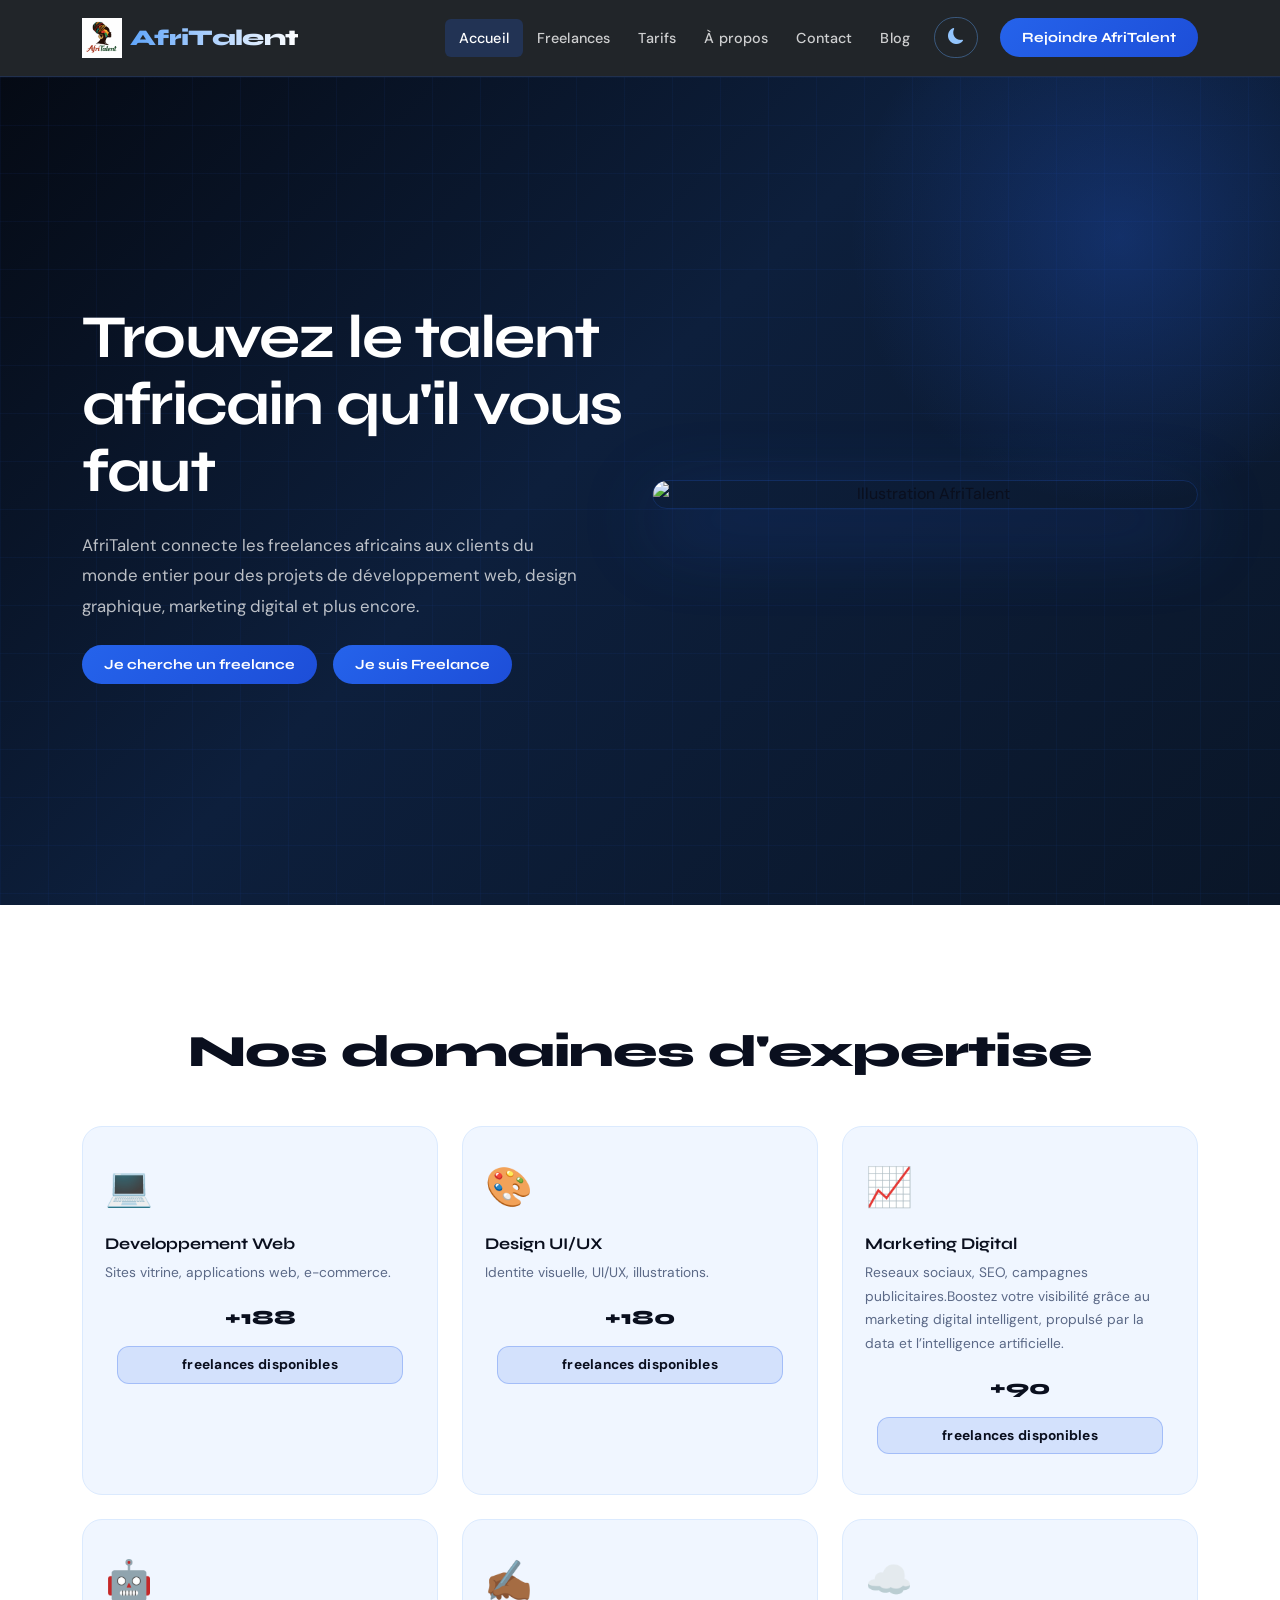
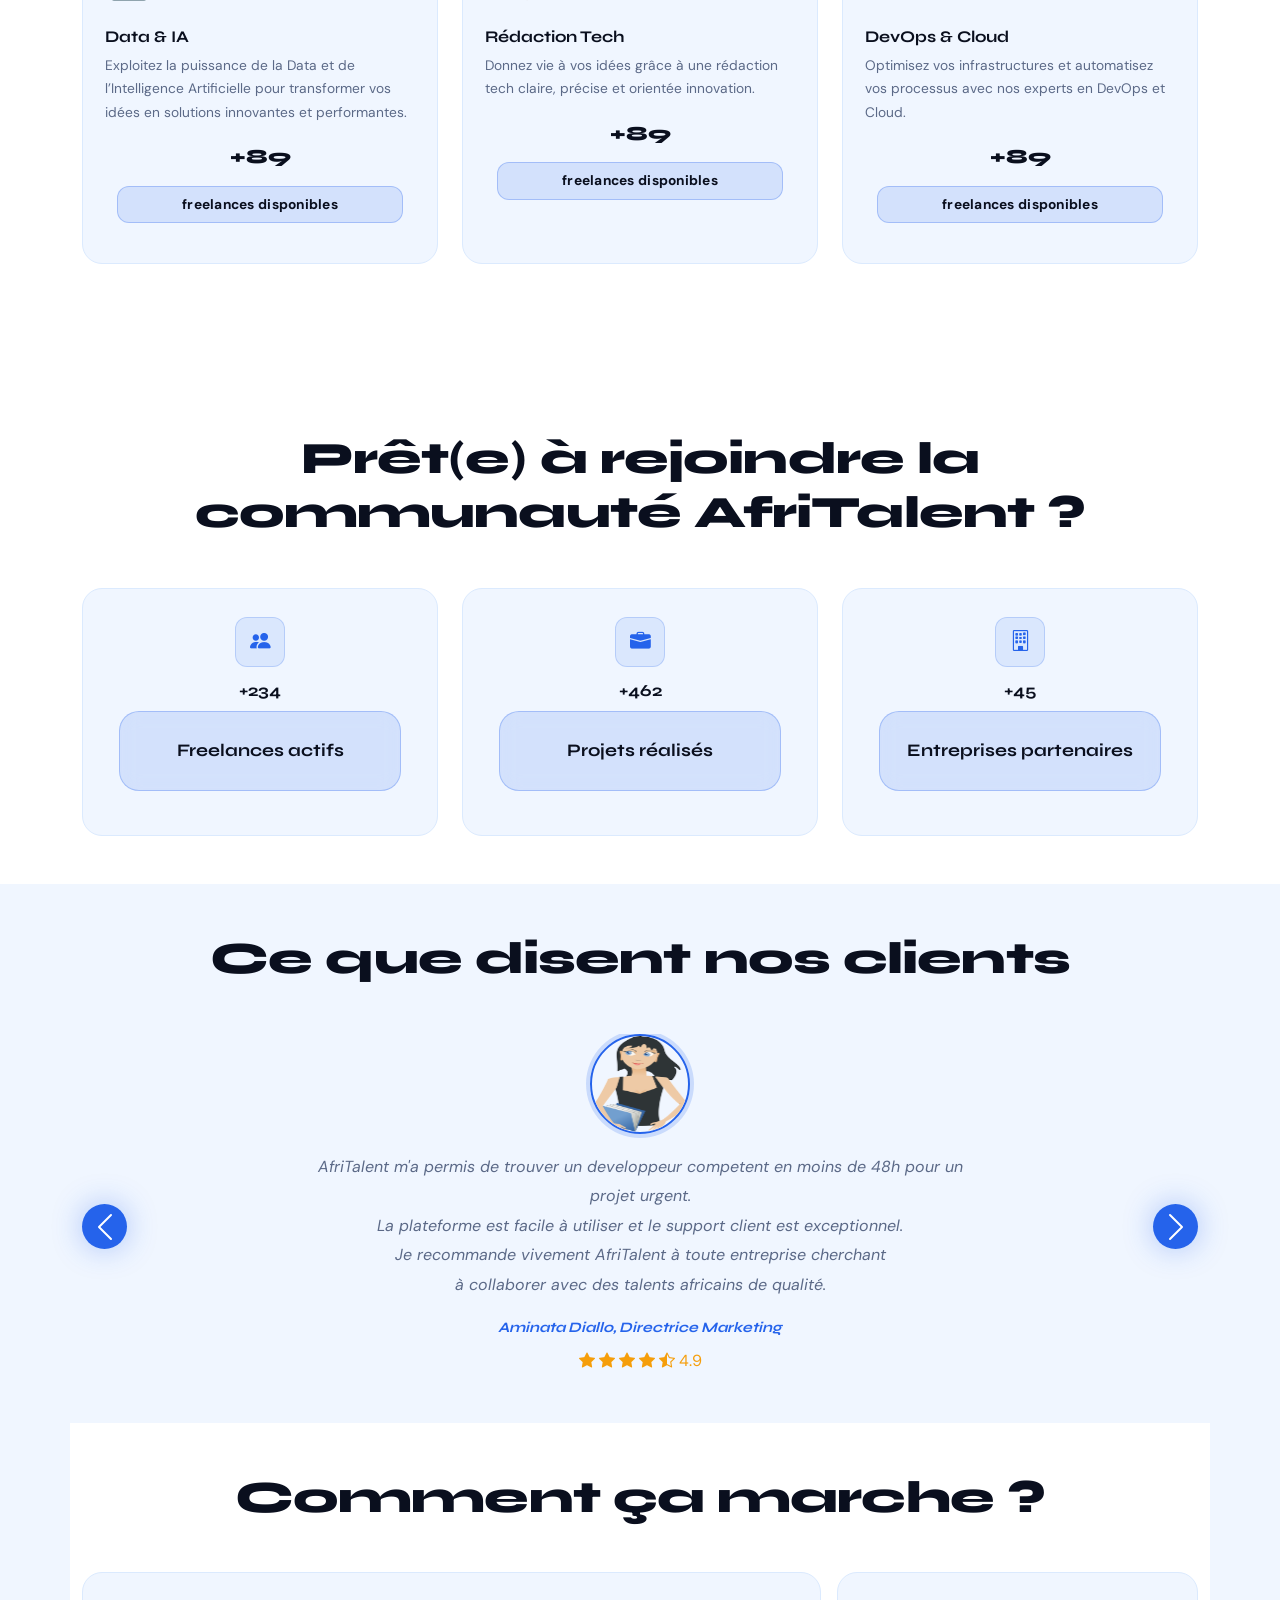
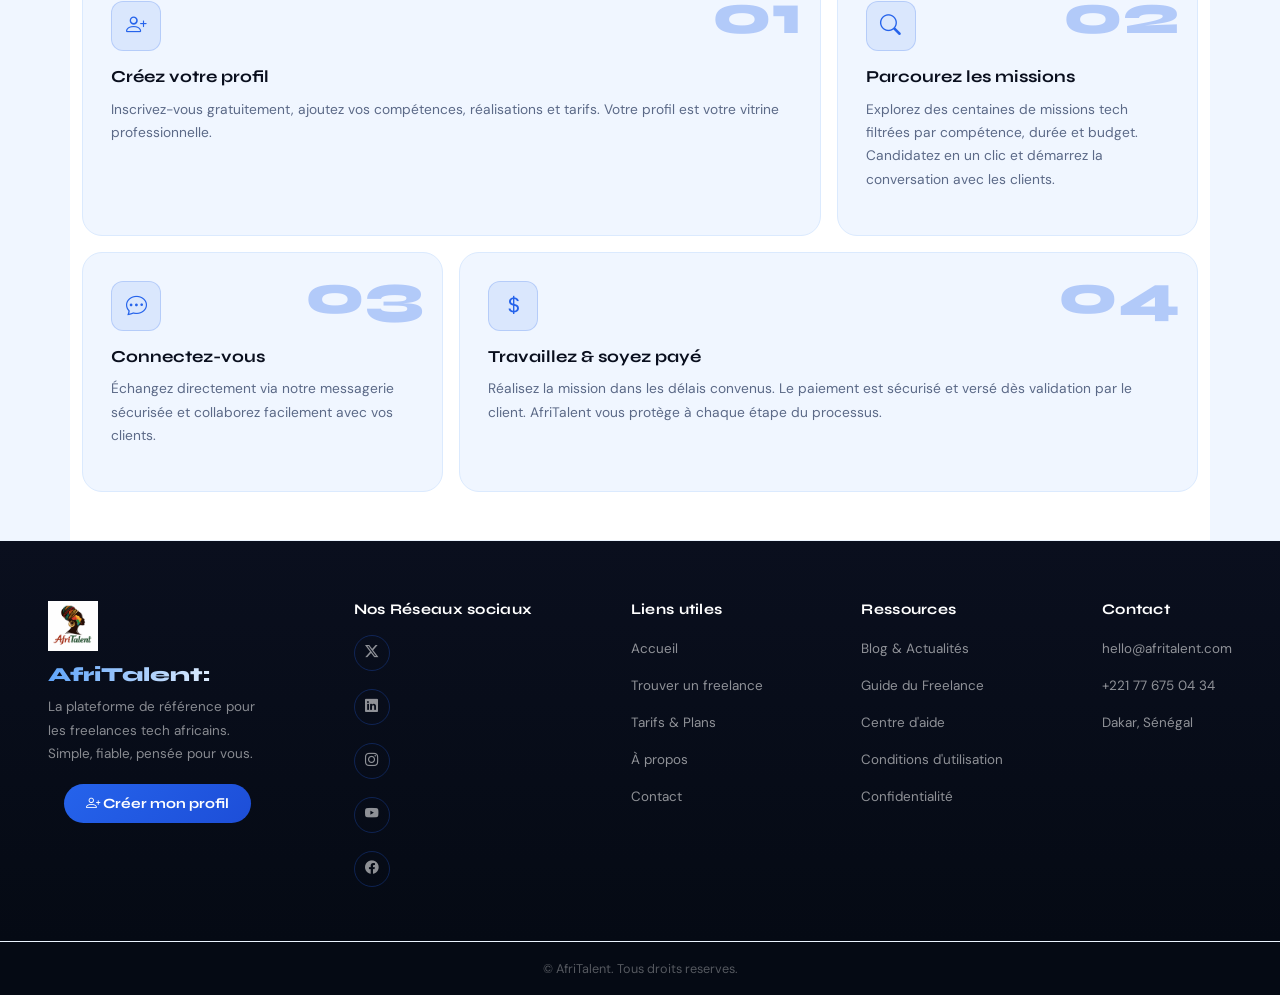
==== commit 45480246: "Finalisation : corrections responsive, optimisation du code et commentaire" ====
--- a/index.html
+++ b/index.html
@@ -234,7 +234,7 @@
             <div class="carousel-inner">
               <!-- Témoignage 1 -->
               <div class="carousel-item active text-center fade-in-up">
-                <img src="./images/fille.png" alt="photo fatima seck" />
+                <img src="./images/fille.png" alt="photo aminata diallo" />
 
                 <blockquote class="q mt-3">
                   AfriTalent m'a permis de trouver un developpeur competent en
--- a/css/style.css
+++ b/css/style.css
@@ -120,6 +120,7 @@
 /* Navbar */
 .navbar {
   background: rgba(10, 15, 30, 0.92);
+  /* flouter l'arrière-plan */
   backdrop-filter: blur(18px);
   -webkit-backdrop-filter: blur(18px);
   border-bottom: 1px solid rgba(37, 99, 235, 0.18);
@@ -128,7 +129,7 @@
   top: 0;
   z-index: 1000;
 }
-
+/* effet shrink */
 .navbar.scrolled {
   padding: 8px 0;
   box-shadow: 0 4px 32px rgba(37, 99, 235, 0.3);
@@ -142,7 +143,9 @@
   font-size: 1.4rem;
   letter-spacing: -0.03em;
   background: linear-gradient(90deg, #60a5fa 0%, #ffffff 100%);
+  /* le dégradé n'apparait qu'au niveau du texte */
   -webkit-background-clip: text;
+  /* rendre le texte transparents */
   -webkit-text-fill-color: transparent;
   background-clip: text;
   margin-left: 8px;
@@ -219,6 +222,7 @@
 
 /* Titres et boutons */
 h2.text-center {
+  /* texte responsive */
   font-size: clamp(1.8rem, 4vw, 2.8rem);
   font-weight: 800;
   color: var(--text-main);
@@ -418,6 +422,9 @@
   box-shadow: var(--shadow-glow);
   opacity: 0;
   transform: translateY(14px);
+  transition:
+    opacity 0.3s ease,
+    transform 0.3s ease;
   z-index: 999;
 }
 #backToTop.visible {
@@ -445,10 +452,13 @@
 #hero::before {
   content: "";
   position: absolute;
+  /* raccourci pour top, right, bottom, left */
   inset: 0;
+  /* image de fond en grille */
   background-image:
     linear-gradient(rgba(37, 99, 235, 0.06) 1px, transparent 1px),
     linear-gradient(90deg, rgba(37, 99, 235, 0.06) 1px, transparent 1px);
+  /* taille de la grille */
   background-size: 48px 48px;
   pointer-events: none;
   transition: var(--transition);
@@ -461,6 +471,7 @@
   right: -120px;
   width: 560px;
   height: 560px;
+  /* dégradé radial lumineux */
   background: radial-gradient(
     circle,
     rgba(37, 99, 235, 0.28) 0%,
@@ -492,6 +503,7 @@
   border-radius: var(--radius-lg);
   box-shadow: 0 24px 80px rgba(37, 99, 235, 0.3);
   border: 1px solid rgba(37, 99, 235, 0.22);
+  /* animation de flottaison infinie */
   animation: heroFloat 5s ease-in-out infinite;
 }
 @keyframes heroFloat {
@@ -509,6 +521,7 @@
   background: linear-gradient(135deg, #050a14 0%, #0d1f3c 100%);
   padding: 72px 0 56px;
   position: relative;
+  /* cacher le contenu débordant */
   overflow: hidden;
 }
 .hero::before {
@@ -634,15 +647,6 @@
 #statistiques .row p:hover {
   background: rgba(37, 99, 235, 0.25);
   box-shadow: var(--shadow-glow);
-}
-
-.stat-number {
-  font-family: var(--font-display);
-  font-size: 2rem;
-  font-weight: 800;
-  color: var(--color-primary);
-  display: block;
-  margin-bottom: 4px;
 }
 
 /* Témoignages */
@@ -1113,7 +1117,7 @@
   font-family: var(--font-display);
   font-size: 2rem;
   font-weight: 800;
-  color: var(--color-primary);
+  color: var(--color-primary) !important;
   margin-bottom: 8px;
   letter-spacing: -0.02em;
   transition: var(--transition);
@@ -1287,11 +1291,14 @@
   margin-bottom: 5px;
   display: block;
 }
+/* corriger le style de remplissage auto du formulaire */
 .form-control:-webkit-autofill,
 .form-control:-webkit-autofill:hover,
 .form-control:-webkit-autofill:focus,
 .form-select:-webkit-autofill {
+  /* forcer la couleur du text */
   -webkit-text-fill-color: var(--text-main);
+  /* forcer la couleur de fond */
   -webkit-box-shadow: 0 0 0px 1000px var(--bg-input) inset;
   transition: background-color 5000s ease-in-out 0s;
 }
@@ -1567,13 +1574,13 @@
   display: flex;
   flex-direction: column;
   background-color: var(--bg-card);
-  .page-link {
-    color: var(--color-primary);
-  }
-  .page-item.active .page-link {
-    background-color: var(--color-primary);
-    border-color: transparent;
-  }
+}
+.page-link {
+  color: var(--color-primary);
+}
+.page-item.active .page-link {
+  background-color: var(--color-primary);
+  border-color: transparent;
 }
 /* commit 5 */
 /* Mobile */
@@ -1632,6 +1639,10 @@
     padding: 40px 24px 32px;
     gap: 32px;
   }
+  .footer-brand {
+    max-width: 100%;
+    text-align: center;
+  }
   footer.footer > div {
     width: 100%;
     text-align: center;
@@ -1708,6 +1719,7 @@
   }
   .footer-brand {
     max-width: 100%;
+    text-align: center;
   }
   footer.footer > div {
     text-align: center;
